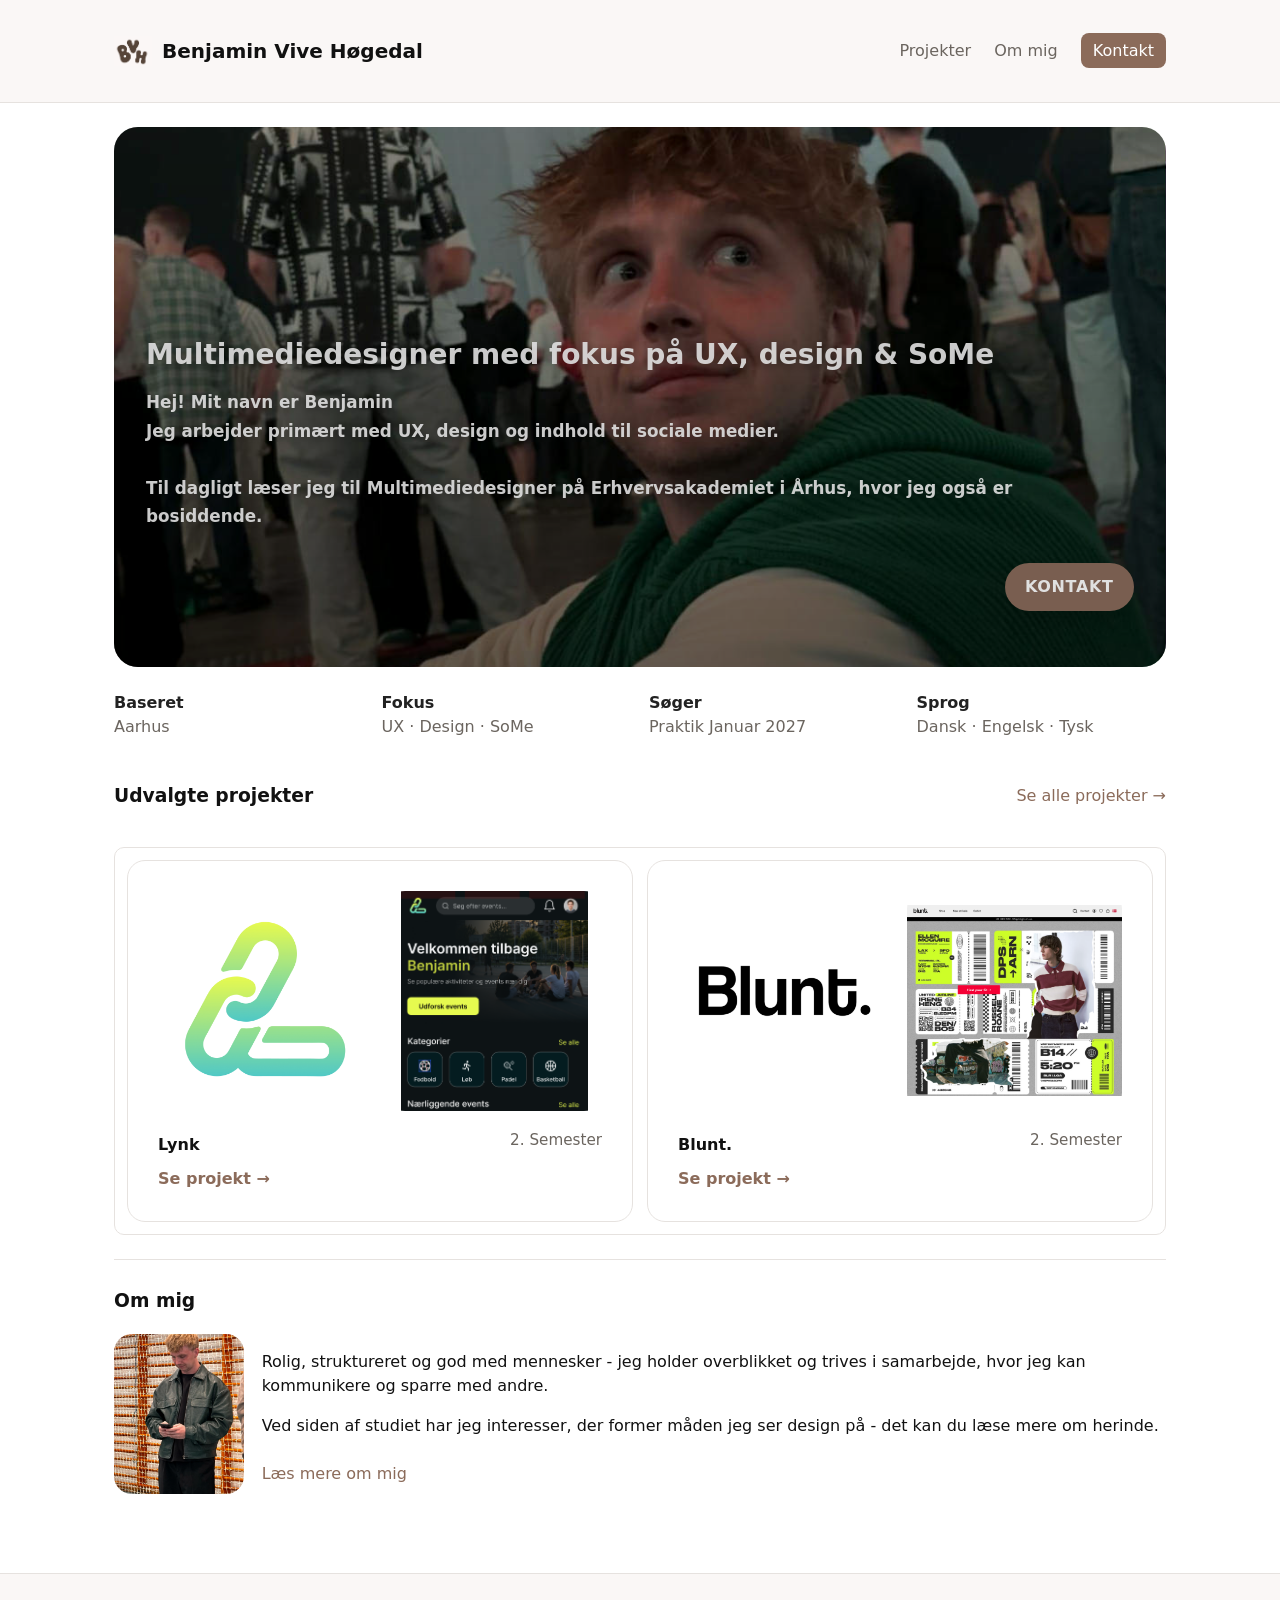
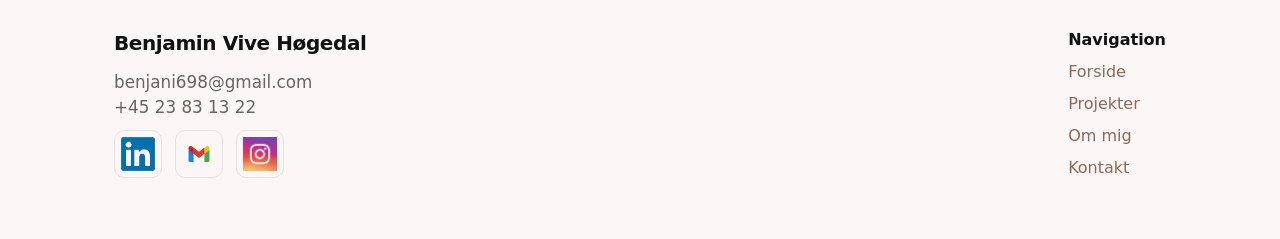
==== index.html @ ed147905 "Force refresh assets with cache-busting" ====
<!doctype html>
<html lang="da">
  <head>
    <meta charset="utf-8" />
    <meta name="viewport" content="width=device-width,initial-scale=1" />
    <title>Benjamin Vive Høgedal — Portfolio</title>
    <link rel="icon" type="image/png" href="Images/bvh.png" />
    <link rel="stylesheet" href="css/styles.css?v=20260813" />
  </head>
  <body>
    <header class="site-header">
      <div class="container header-inner">
        <a href="index.html" class="brand-link" aria-label="Gå til forsiden">
          <img src="Images/bvh.png" alt="BVH logo" class="brand-logo" />
          <h1 class="brand">Benjamin Vive Høgedal</h1>
        </a>
        <nav class="site-nav" aria-label="Hovednavigation">
          <a href="projects.html">Projekter</a>
          <a href="about.html">Om mig</a>
          <a href="#contact" class="btn">Kontakt</a>
        </nav>
      </div>
    </header>

    <main class="container">
      <section class="hero reveal">
        <a href="#about" class="hero-banner">
          <img
            src="Images/15306147-f0ab-44b9-8af4-e4ea9a1067a4.jpeg"
            alt="Benjamin foran baggrund"
            class="hero-image"
          />
          <div class="hero-overlay">
            <h2>Multimediedesigner med fokus på UX, design & SoMe</h2>
            <p class="lead">
              Hej! Mit navn er Benjamin<br />Jeg arbejder primært med UX, design
              og indhold til sociale medier.
              <br />
              <br />
              Til dagligt læser jeg til Multimediedesigner på Erhvervsakademiet
              i Århus, hvor jeg også er bosiddende.
            </p>
            <span class="hero-button">Kontakt</span>
          </div>
        </a>

        <ul class="meta">
          <li><strong>Baseret</strong><span>Aarhus</span></li>
          <li><strong>Fokus</strong><span>UX · Design · SoMe</span></li>
          <li><strong>Søger</strong><span>Praktik Januar 2027</span></li>
          <li><strong>Sprog</strong><span>Dansk · Engelsk · Tysk</span></li>
        </ul>
      </section>

      <section id="projects" class="projects reveal">
        <div class="section-head">
          <h3>Udvalgte projekter</h3>
          <a href="projects.html" class="see-all">Se alle projekter →</a>
        </div>

        <div class="projects-grid">
          <article class="project-card">
            <a class="card-link" href="projects/project1.html">
              <div class="project-media">
                <img
                  src="Images/LynkLogo.png"
                  alt="Lynk logo"
                  class="project-logo"
                />
                <img
                  src="Images/LynkInterface.png"
                  alt="Lynk preview"
                  class="project-preview"
                />
              </div>
              <div class="project-copy">
                <div class="project-headline">
                  <h4>Lynk</h4>
                  <span class="project-meta">2. Semester</span>
                </div>
                <span class="project-link">Se projekt →</span>
              </div>
            </a>
          </article>

          <article class="project-card">
            <a class="card-link" href="projects/project2.html">
              <div class="project-media">
                <img
                  src="Images/BluntLogo.png"
                  alt="Blunt logo"
                  class="project-logo"
                />
                <img
                  src="Images/BluntInterface.png"
                  alt="Blunt preview"
                  class="project-preview"
                />
              </div>
              <div class="project-copy">
                <div class="project-headline">
                  <h4>Blunt.</h4>
                  <span class="project-meta">2. Semester</span>
                </div>
                <span class="project-link">Se projekt →</span>
              </div>
            </a>
          </article>
        </div>
      </section>

      <section id="about" class="about reveal">
        <h3>Om mig</h3>
        <div class="about-inner">
          <img
            src="Images/Img_4959-kopi.png"
            alt="Benjamin med telefon"
            class="about-img"
          />
          <div>
            <p>
              Rolig, struktureret og god med mennesker - jeg holder overblikket
              og trives i samarbejde, hvor jeg kan kommunikere og sparre med
              andre.
            </p>
            <p>
              Ved siden af studiet har jeg interesser, der former måden jeg ser
              design på - det kan du læse mere om herinde.
            </p>
            <a href="about.html" class="link-more">Læs mere om mig</a>
          </div>
        </div>
      </section>
    </main>

    <footer id="contact" class="site-footer">
      <div class="container footer-inner">
        <div class="contact-card">
          <h4>Benjamin Vive Høgedal</h4>
          <p class="muted">benjani698@gmail.com<br />+45 23 83 13 22</p>
          <div class="socials">
            <a
              href="https://www.linkedin.com/in/benjamin-h%C3%B8gedal-1390563bb/"
              aria-label="LinkedIn"
              target="_blank"
              rel="noopener noreferrer"
              ><img
                src="Images/LinkedIn_logo_initials.png.webp"
                alt="LinkedIn"
                width="28"
            /></a>
            <a
              href="mailto:benjani698@gmail.com"
              aria-label="Gmail"
              target="_blank"
              rel="noopener noreferrer"
              ><img src="Images/GmailLogo.png" alt="Gmail" width="28"
            /></a>
            <a
              href="https://www.instagram.com/benjaminhogedal/"
              aria-label="Instagram"
              target="_blank"
              rel="noopener noreferrer"
              ><img src="Images/InstaLogo.jpeg" alt="Instagram" width="28"
            /></a>
          </div>
        </div>

        <nav class="footer-nav" aria-label="Footer navigation">
          <strong>Navigation</strong>
          <a href="index.html">Forside</a>
          <a href="projects.html">Projekter</a>
          <a href="about.html">Om mig</a>
          <a href="index.html#contact">Kontakt</a>
        </nav>
      </div>
    </footer>

    <script src="js/main.js?v=20260813"></script>
  </body>
</html>
---- css/styles.css ----
:root {
  --bg: #ffffff;
  --muted: #6b655f;
  --accent: #8b6b5a;
  --border: #e6e2df;
  --maxw: 1100px;
  --radius: 10px;
  --shadow: 0 1px 0 rgba(0, 0, 0, 0.03);
  font-family:
    Inter,
    system-ui,
    -apple-system,
    "Segoe UI",
    Roboto,
    "Helvetica Neue",
    Arial;
}
* {
  box-sizing: border-box;
}
body {
  margin: 0;
  background: var(--bg);
  color: #111;
  line-height: 1.5;
}

.reveal {
  --reveal-x: 0px;
  --reveal-y: 30px;
  opacity: 0;
  transform: translate3d(var(--reveal-x), var(--reveal-y), 0);
  filter: blur(0);
  transition:
    opacity 0.7s ease,
    transform 0.9s cubic-bezier(0.22, 1, 0.36, 1),
    filter 0.7s ease;
  will-change: opacity, transform, filter;
}

.reveal-left {
  --reveal-x: -48px;
  --reveal-y: 0px;
}

.reveal-right {
  --reveal-x: 48px;
  --reveal-y: 0px;
}

.reveal.is-visible {
  opacity: 1;
  transform: translate3d(0, 0, 0);
  filter: blur(0);
}

.container {
  max-width: var(--maxw);
  margin: 0 auto;
  padding: 24px;
}

.site-header {
  border-bottom: 1px solid var(--border);
  background: #faf7f6;
}
.header-inner {
  display: flex;
  align-items: center;
  justify-content: space-between;
}
.brand-link {
  display: inline-flex;
  align-items: center;
  gap: 10px;
  color: inherit;
  text-decoration: none;
}
.brand-logo {
  width: 38px;
  height: 38px;
  object-fit: contain;
  display: block;
}
.brand {
  font-size: 20px;
  margin: 0;
  padding: 12px 0;
}
.site-nav a {
  margin-left: 18px;
  color: var(--muted);
  text-decoration: none;
}
.site-nav .btn {
  background: var(--accent);
  color: #fff;
  padding: 8px 12px;
  border-radius: 8px;
}

.hero {
  display: grid;
  gap: 0;
  align-items: stretch;
  padding: 0;
}
.hero-banner {
  position: relative;
  width: 100%;
  overflow: hidden;
  border-radius: 24px;
}
.hero-image {
  width: 100%;
  height: 540px;
  object-fit: cover;
  display: block;
  filter: brightness(1.08) saturate(1.02);
  transition:
    filter 320ms ease,
    transform 320ms ease;
}
.hero-overlay {
  position: absolute;
  inset: 0;
  display: flex;
  flex-direction: column;
  justify-content: flex-end;
  padding: 36px 32px 56px;
  background: linear-gradient(
    180deg,
    rgba(0, 0, 0, 0.42) 0%,
    rgba(0, 0, 0, 0.62) 100%
  );
  opacity: 1;
  transform: translateY(0);
  transition:
    filter 260ms ease,
    background 260ms ease,
    opacity 260ms ease;
  filter: brightness(0.88) saturate(0.95);
}
.hero-banner:hover .hero-overlay,
.hero-banner:focus-within .hero-overlay {
  filter: brightness(1.18) saturate(1.06);
  background: linear-gradient(
    180deg,
    rgba(0, 0, 0, 0.1) 0%,
    rgba(0, 0, 0, 0.34) 100%
  );
}
.hero-banner:hover .hero-image,
.hero-banner:focus-within .hero-image {
  filter: brightness(1.24) saturate(1.08);
  transform: scale(1.01);
}
.hero-overlay h2,
.hero-overlay .lead,
.hero-button {
  color: #fff;
}
.hero-overlay h2,
.hero-overlay .lead {
  color: rgba(255, 255, 255, 0.9);
  text-shadow: 0 2px 10px rgba(0, 0, 0, 0.28);
  transition:
    color 260ms ease,
    text-shadow 260ms ease;
}
.hero-banner:hover .hero-overlay h2,
.hero-banner:hover .hero-overlay .lead,
.hero-banner:focus-within .hero-overlay h2,
.hero-banner:focus-within .hero-overlay .lead {
  color: #fff;
  text-shadow: 0 8px 20px rgba(0, 0, 0, 0.34);
}
.hero-button {
  display: inline-flex;
  align-items: center;
  justify-content: center;
  padding: 12px 20px;
  border-radius: 999px;
  background: #8b6b5a;
  color: #fff;
  font-weight: 600;
  text-transform: uppercase;
  letter-spacing: 0.04em;
  width: fit-content;
  margin-top: 18px;
  cursor: pointer;
  transition:
    transform 180ms ease,
    box-shadow 180ms ease,
    background 180ms ease;
  box-shadow: 0 8px 24px rgba(0, 0, 0, 0.14);
  will-change: transform, box-shadow;
  align-self: flex-end;
}
.hero-button:hover,
.hero-button:focus-visible {
  transform: translateY(-5px) scale(1.13);
  box-shadow: 0 22px 48px rgba(0, 0, 0, 0.28);
  background: #a07a69;
}
.hero-banner:hover .hero-button {
  animation: hero-button-hop 520ms cubic-bezier(0.2, 0.8, 0.2, 1);
}
.hero-button:active {
  transform: translateY(1px) scale(0.96);
  box-shadow: 0 6px 18px rgba(0, 0, 0, 0.12);
}
.hero h2 {
  margin: 0 0 12px;
  margin: 0 0 12px;
  font-size: 28px;
  font-weight: 700;
}

@keyframes hero-button-hop {
  0% {
    transform: translateY(0) scale(1);
  }
  22% {
    transform: translateY(-18px) scale(1.18);
  }
  42% {
    transform: translateY(-8px) scale(1.12);
  }
  63% {
    transform: translateY(-14px) scale(1.16);
  }
  82% {
    transform: translateY(-3px) scale(1.08);
  }
  100% {
    transform: translateY(0) scale(1.04);
  }
}
.lead {
  color: var(--muted);
  margin: 0 0 14px;
  font-weight: 700;
  font-size: 1.05rem;
  line-height: 1.7;
}
.profile-img {
  width: 100%;
  max-width: 300px; /* lidt bredere */
  height: 300px; /* kortere i højden */
  border-radius: 14px;
  object-fit: cover;
  display: block;
}

.hero-right {
  display: none;
}

.hero-left {
  display: none;
}

.hero {
  margin-bottom: 24px;
}

@media (max-width: 1000px) {
  .hero {
    grid-template-columns: 1fr 180px;
  }
  .meta {
    flex-wrap: wrap;
  }
}
.meta {
  list-style: none;
  padding: 0;
  margin: 24px 0 0;
  display: grid;
  grid-template-columns: repeat(4, 1fr);
  gap: 18px;
  align-items: start;
}
.meta li {
  display: flex;
  flex-direction: column;
  color: var(--muted);
  flex: 1;
  min-width: 70px; /* gør dem smallere så de når længere til højre */
}
.meta strong {
  font-weight: 600;
  color: #222;
}

.section-head {
  display: flex;
  justify-content: space-between;
  align-items: center;
  margin: 18px 0;
}
.projects-grid {
  display: grid;
  grid-template-columns: repeat(2, 1fr);
  gap: 14px;
  border: 1px solid var(--border);
  padding: 12px;
  border-radius: 10px;
}
.project-card {
  background: #fff;
  border-radius: 8px;
  padding: 12px;
  border: 1px solid var(--border);
  display: flex;
  flex-direction: column;
  align-items: flex-start;
}
.project-card {
  background: #fff;
  border-radius: 18px;
  border: 1px solid var(--border);
  overflow: hidden;
}
.project-card .card-link {
  display: grid;
  grid-template-rows: auto auto;
  gap: 14px;
  width: 100%;
  color: inherit;
  text-decoration: none;
}

/* Project detail two-column layout: sticky left, scrolling right */
.project-page {
  display: grid;
  grid-template-columns: minmax(240px, 360px) 1fr;
  gap: 28px;
  align-items: start;
  padding: 36px 24px;
}
.project-left {
  align-self: start;
  position: -webkit-sticky;
  position: sticky;
  top: 24px;
}
.project-left h2 {
  margin: 8px 0 18px;
}
.project-link-label,
.project-left h3,
.project-left .project-intro,
.project-left .project-problem,
.project-left .project-solution {
  font-size: 1rem;
  font-weight: 700;
  margin: 18px 0 8px;
  color: #222;
}
.project-left .project-link {
  display: inline-block;
  margin-bottom: 12px;
  color: var(--accent);
  text-decoration: none;
  font-size: 1rem;
  line-height: 1.6;
  font-weight: 700;
}
.project-left .project-link:hover,
.project-left .project-link:focus-visible {
  text-decoration: underline;
}
.project-left .muted {
  color: var(--muted);
  line-height: 1.6;
  font-size: 1rem;
  font-weight: 400;
}
.project-right {
  display: flex;
  flex-direction: column;
  gap: 20px;
}
.project-image {
  width: 100%;
  height: auto;
  border-radius: 10px;
  display: block;
}
.image-panel {
  background: #f6f6f6;
  padding: 28px;
  border-radius: 14px;
}

@media (max-width: 880px) {
  .project-page {
    grid-template-columns: 1fr;
    padding: 20px;
  }
  .project-left {
    position: static;
    top: auto;
    margin-bottom: 16px;
  }
}
.project-media {
  display: grid;
  grid-template-columns: repeat(2, minmax(0, 1fr));
  gap: 14px;
  padding: 18px 18px 0;
  align-items: stretch;
}
.project-logo,
.project-preview {
  width: 100%;
  height: 220px;
  object-fit: contain;
  border-radius: 18px;
  background: #fff;
}
.project-logo {
  padding: 0;
}
.project-copy {
  display: grid;
  gap: 10px;
  width: 100%;
  padding: 0 18px 18px;
}
.project-headline {
  display: flex;
  justify-content: space-between;
  align-items: center;
  gap: 18px;
  width: 100%;
}
.project-headline h4 {
  margin: 0;
  font-size: 1.05rem;
}
.project-meta {
  color: var(--muted);
  font-size: 0.95rem;
  white-space: nowrap;
  margin-left: auto;
  text-align: right;
}
.project-link {
  color: var(--accent);
  font-weight: 600;
  justify-self: start;
}
.project-card .project-excerpt {
  margin: 0;
  color: var(--muted);
  line-height: 1.6;
}
.project-card img:not(.project-logo):not(.project-preview) {
  width: 100%;
  height: 160px;
  object-fit: cover;
  border-radius: 6px;
  background: #fafafa;
}
.project-card h4 {
  margin: 10px 0 6px;
}
.project-excerpt {
  margin: 0;
  color: var(--muted);
  font-size: 15px;
}
.project-card h4 {
  margin: 8px 0 0;
  font-size: 16px;
}

.about {
  margin: 24px 0;
  padding-top: 8px;
  border-top: 1px solid var(--border);
}
.about-inner {
  display: flex;
  gap: 18px;
  align-items: flex-start;
}
.about-img {
  width: 160px;
  height: 160px;
  border-radius: 18px;
  object-fit: cover;
  object-position: 50% 14%;
}
.link-more {
  display: inline-block;
  margin-top: 8px;
  color: var(--accent);
  text-decoration: none;
}

.about-page-main {
  max-width: none;
  margin: 0;
  padding: 0;
}
.about-showcase-page {
  width: 100vw;
  margin-left: calc(50% - 50vw);
  margin-right: calc(50% - 50vw);
  background: #ffffff;
  padding: 32px 0 40px;
}
.about-showcase-shell {
  max-width: var(--maxw);
  margin: 0 auto;
  padding: 0 24px;
}
.about-hero-header {
  margin-bottom: 28px;
  padding-bottom: 18px;
  border-bottom: 1px solid var(--border);
}
.about-showcase-title {
  margin: 0;
  color: var(--accent);
  font-size: clamp(2.4rem, 5vw, 4rem);
  line-height: 0.95;
  letter-spacing: -0.05em;
  text-transform: none;
}
.about-intro {
  margin: 12px 0 0;
  color: #1f1f1f;
  font-size: clamp(1rem, 1.6vw, 1.3rem);
  line-height: 1.5;
  max-width: 700px;
}
.about-showcase-gallery {
  display: grid;
  grid-template-columns: repeat(2, minmax(0, 1fr));
  gap: 28px;
}
.single-image-gallery {
  grid-template-columns: 1fr;
  max-width: 420px;
  margin: 0;
  justify-items: start;
}
.about-showcase-image {
  width: 100%;
  aspect-ratio: 4 / 3;
  object-fit: cover;
  object-position: 50% 50%;
  display: block;
  border-radius: 28px;
  border: 1px solid rgba(139, 107, 90, 0.25);
  box-shadow: 0 18px 40px rgba(0, 0, 0, 0.08);
}
.about-showcase-image-primary {
  object-position: 50% 8%;
  height: 620px;
  aspect-ratio: auto;
}
.about-intro-layout {
  display: grid;
  grid-template-columns: minmax(260px, 420px) minmax(0, 1fr);
  gap: 72px;
  align-items: start;
  margin-top: 26px;
}
.about-focus-panel {
  padding-top: 8px;
  margin-left: 12px;
}
.about-focus-title {
  margin: 0 0 16px;
  color: var(--accent);
  font-size: clamp(1.8rem, 3vw, 2.4rem);
  line-height: 1.1;
  letter-spacing: -0.03em;
}
.about-focus-panel p {
  margin: 0 0 16px;
  color: #1f1f1f;
  line-height: 1.8;
  font-size: 1rem;
}
.about-story {
  margin-top: 28px;
  width: 100%;
  max-width: none;
  padding-top: 26px;
  border-top: 1px solid var(--accent);
}
.about-story-layout {
  display: grid;
  grid-template-columns: minmax(0, 1.15fr) minmax(320px, 520px);
  gap: 34px;
  align-items: start;
  margin-bottom: 26px;
  padding-bottom: 18px;
}
.about-story-copy {
  min-width: 0;
}
.about-story-title {
  margin: 0 0 10px;
  color: var(--accent);
  font-size: clamp(1.4rem, 2.2vw, 2rem);
  line-height: 1.2;
}
.about-story-gallery {
  display: grid;
  grid-template-columns: repeat(4, minmax(0, 1fr));
  grid-auto-rows: 112px;
  gap: 12px;
  align-items: start;
}
.story-gallery-photo {
  width: 100%;
  height: 100%;
  object-fit: cover;
  border-radius: 16px;
  display: block;
  border: 1px solid rgba(139, 107, 90, 0.2);
  box-shadow: 0 12px 24px rgba(0, 0, 0, 0.06);
}
.story-gallery-photo:nth-child(1) {
  grid-column: 1 / 3;
  grid-row: 1 / 3;
}
.story-gallery-photo:nth-child(2) {
  grid-column: 3 / 5;
  grid-row: 1 / 3;
}
.story-gallery-photo:nth-child(3) {
  grid-column: 1 / 3;
  grid-row: 3 / 5;
}
.story-gallery-photo:nth-child(4) {
  grid-column: 3 / 5;
  grid-row: 3 / 5;
}
.about-subtitle {
  margin: 18px 0 8px;
  color: var(--accent);
  font-size: clamp(1.4rem, 2.2vw, 2rem);
  line-height: 1.2;
}
.about-story p {
  margin: 0 0 12px;
  color: #1f1f1f;
  line-height: 1.75;
}
.about-workflow-section {
  display: grid;
  grid-template-columns: minmax(260px, 420px) minmax(0, 1fr);
  gap: 32px;
  align-items: center;
  margin-top: 28px;
  padding-top: 8px;
  border-top: 1px solid var(--accent);
}
.about-workflow-image-wrap {
  width: 100%;
}
.about-workflow-image {
  width: 100%;
  height: 420px;
  object-fit: cover;
  display: block;
  border-radius: 24px;
  border: 1px solid rgba(139, 107, 90, 0.2);
  box-shadow: 0 12px 24px rgba(0, 0, 0, 0.05);
}
.about-workflow-copy {
  display: flex;
  flex-direction: column;
  justify-content: center;
  gap: 12px;
}
.about-workflow-title {
  margin: 0 0 10px;
  color: var(--accent);
  font-size: clamp(1.4rem, 2.2vw, 2rem);
  line-height: 1.2;
}
.about-workflow-copy p {
  margin: 0;
  color: #1f1f1f;
  line-height: 1.8;
}
.about-timeline-wrap {
  position: relative;
  margin-top: 22px;
  padding-top: 42px;
  border-top: 1px solid var(--accent);
}
.about-timeline {
  display: block;
  width: 100%;
  max-width: 100%;
  height: auto;
  margin-top: 0;
  border-radius: 10px;
  object-fit: cover;
  object-position: center;
}
.timeline-year {
  position: absolute;
  top: 0;
  transform: translateX(-50%);
  color: var(--accent);
  font-weight: 800;
  font-size: clamp(0.95rem, 2vw, 2.1rem);
  letter-spacing: 0.01em;
  background: transparent;
  padding: 0;
  border-radius: 0;
  line-height: 1.1;
  white-space: nowrap;
}
.timeline-year-1 {
  left: 0;
  transform: translateX(0);
}
.timeline-year-2 {
  left: 50.1%;
}
.timeline-year-3 {
  left: 94%;
}
.timeline-role-card {
  margin-top: 14px;
  margin-left: 0;
  width: 100%;
  background: #ffffff;
  color: var(--accent);
  border-radius: 0;
  padding: 0;
}
.timeline-role-card h5 {
  margin: 0;
  font-size: clamp(1.08rem, 1.58vw, 1.52rem);
  letter-spacing: 0.03em;
  font-weight: 700;
  line-height: 1.2;
  color: var(--accent);
  position: relative;
  min-height: 7.2em;
  white-space: nowrap;
}
.timeline-role-main {
  display: inline-block;
}
.timeline-role-alt {
  position: absolute;
  left: 43.9%;
  top: 0;
  transform: none;
  margin-left: 0;
}
.timeline-role-third {
  position: absolute;
  left: 85.6%;
  top: 0;
  transform: none;
  margin-left: 0;
}
.timeline-role-sub-main,
.timeline-role-sub-alt,
.timeline-role-sub-third {
  position: absolute;
  top: 1.55em;
  font-size: 0.68em;
  font-weight: 500;
  letter-spacing: 0.01em;
  color: var(--accent);
}
.timeline-role-sub-main {
  left: 0;
}
.timeline-role-sub-alt {
  left: 43.9%;
  transform: none;
}
.timeline-role-sub-third {
  left: 85.6%;
  transform: none;
}
.timeline-role-points-main {
  position: absolute;
  left: 0;
  top: 3.05em;
  display: grid;
  gap: 0.28em;
  font-size: 0.68em;
  font-weight: 500;
  letter-spacing: 0.01em;
  color: var(--accent);
}
.timeline-role-points-alt {
  position: absolute;
  left: 43.9%;
  top: 3.05em;
  display: grid;
  gap: 0.28em;
  font-size: 0.68em;
  font-weight: 500;
  letter-spacing: 0.01em;
  color: var(--accent);
}
.timeline-role-points-third {
  position: absolute;
  left: 85.6%;
  top: 3.05em;
  display: grid;
  gap: 0.28em;
  font-size: 0.68em;
  font-weight: 500;
  letter-spacing: 0.01em;
  color: var(--accent);
}
.timeline-role-points-main span {
  display: block;
}
.timeline-role-points-alt span {
  display: block;
}
.timeline-role-points-third span {
  display: block;
}

/* Gør alle links brune som accent-farven */
a {
  color: var(--accent);
  text-decoration: none;
}
a:hover,
a:focus {
  text-decoration: underline;
}

.site-footer {
  border-top: 1px solid var(--border);
  background: #faf7f6;
  padding: 30px 0;
  margin-top: 32px;
}
.footer-inner {
  display: flex;
  justify-content: space-between;
  align-items: flex-start;
  gap: 28px;
}
.contact-card h4 {
  margin: 0 0 12px;
  font-size: 1.25rem;
  letter-spacing: -0.02em;
}
.muted {
  color: var(--muted);
  margin: 10px 0;
  font-size: 1.05rem;
}
.socials a {
  display: inline-block;
  margin-right: 8px;
  padding: 6px;
  border-radius: 10px;
  border: 1px solid var(--border);
  text-decoration: none;
  color: var(--muted);
  background: transparent;
}
.socials img {
  display: block;
  width: 34px;
  height: 34px;
  object-fit: contain;
  background: transparent;
  mix-blend-mode: multiply;
}

/* Hvis logoerne stadig har hvide bokse, så brug venligst transparente PNG/SVG uden baggrund. */
.footer-nav {
  display: flex;
  flex-direction: column;
  gap: 8px;
}

@media (max-width: 1000px) {
  .hero {
    grid-template-columns: 1fr 180px;
  }
  .meta {
    margin: 24px 0 0;
    flex-wrap: wrap;
  }
  /* On wide screens push the meta block lower so it sits beneath the profile image */
  @media (min-width: 1000px) {
    .meta {
      margin-top: 160px;
    }
  }
}

@media (max-width: 880px) {
  .hero {
    grid-template-columns: 1fr;
  }
  .projects-grid {
    grid-template-columns: 1fr;
  }
  .about-showcase-shell {
    padding: 0 20px;
  }
  .about-showcase-title {
    margin-bottom: 18px;
  }
  .about-showcase-gallery {
    grid-template-columns: 1fr;
    gap: 16px;
  }
  .about-showcase-image {
    aspect-ratio: 4 / 3;
  }
  .about-story {
    margin-top: 20px;
  }
  .about-story-layout {
    grid-template-columns: 1fr;
    gap: 18px;
  }
  .about-story-gallery {
    grid-template-columns: repeat(2, minmax(0, 1fr));
    grid-auto-rows: 148px;
  }
  .story-gallery-photo:nth-child(1),
  .story-gallery-photo:nth-child(2),
  .story-gallery-photo:nth-child(3),
  .story-gallery-photo:nth-child(4) {
    grid-column: auto;
    grid-row: auto;
  }
  .about-timeline-wrap {
    margin-top: 16px;
    padding-top: 34px;
  }
  .timeline-year {
    top: 0;
    font-size: clamp(0.78rem, 3.2vw, 1.2rem);
    padding: 0;
  }
  .timeline-year-1 {
    left: 0;
    transform: translateX(0);
  }
  .timeline-year-2 {
    left: 50.1%;
  }
  .timeline-year-3 {
    left: 94%;
  }
  .timeline-role-card {
    width: 100%;
    margin-top: 12px;
    margin-left: 0;
    padding: 0;
  }
  .timeline-role-card h5 {
    font-size: clamp(0.98rem, 3.7vw, 1.18rem);
    min-height: 7.4em;
    white-space: normal;
  }
  .timeline-role-alt {
    left: 43.9%;
  }
  .timeline-role-third {
    left: 85.6%;
  }
  .timeline-role-sub-main,
  .timeline-role-sub-alt,
  .timeline-role-sub-third {
    top: 1.65em;
    font-size: 0.72em;
  }
  .timeline-role-points-main {
    top: 3.2em;
    font-size: 0.72em;
    gap: 0.32em;
  }
  .timeline-role-points-alt {
    left: 43.9%;
    top: 3.2em;
    font-size: 0.72em;
    gap: 0.32em;
  }
  .timeline-role-points-third {
    left: 85.6%;
    top: 3.2em;
    font-size: 0.72em;
    gap: 0.32em;
  }
  .timeline-role-sub-alt {
    left: 43.9%;
  }
  .timeline-role-sub-third {
    left: 85.6%;
  }
  .footer-inner {
    flex-direction: column;
    gap: 12px;
  }
}
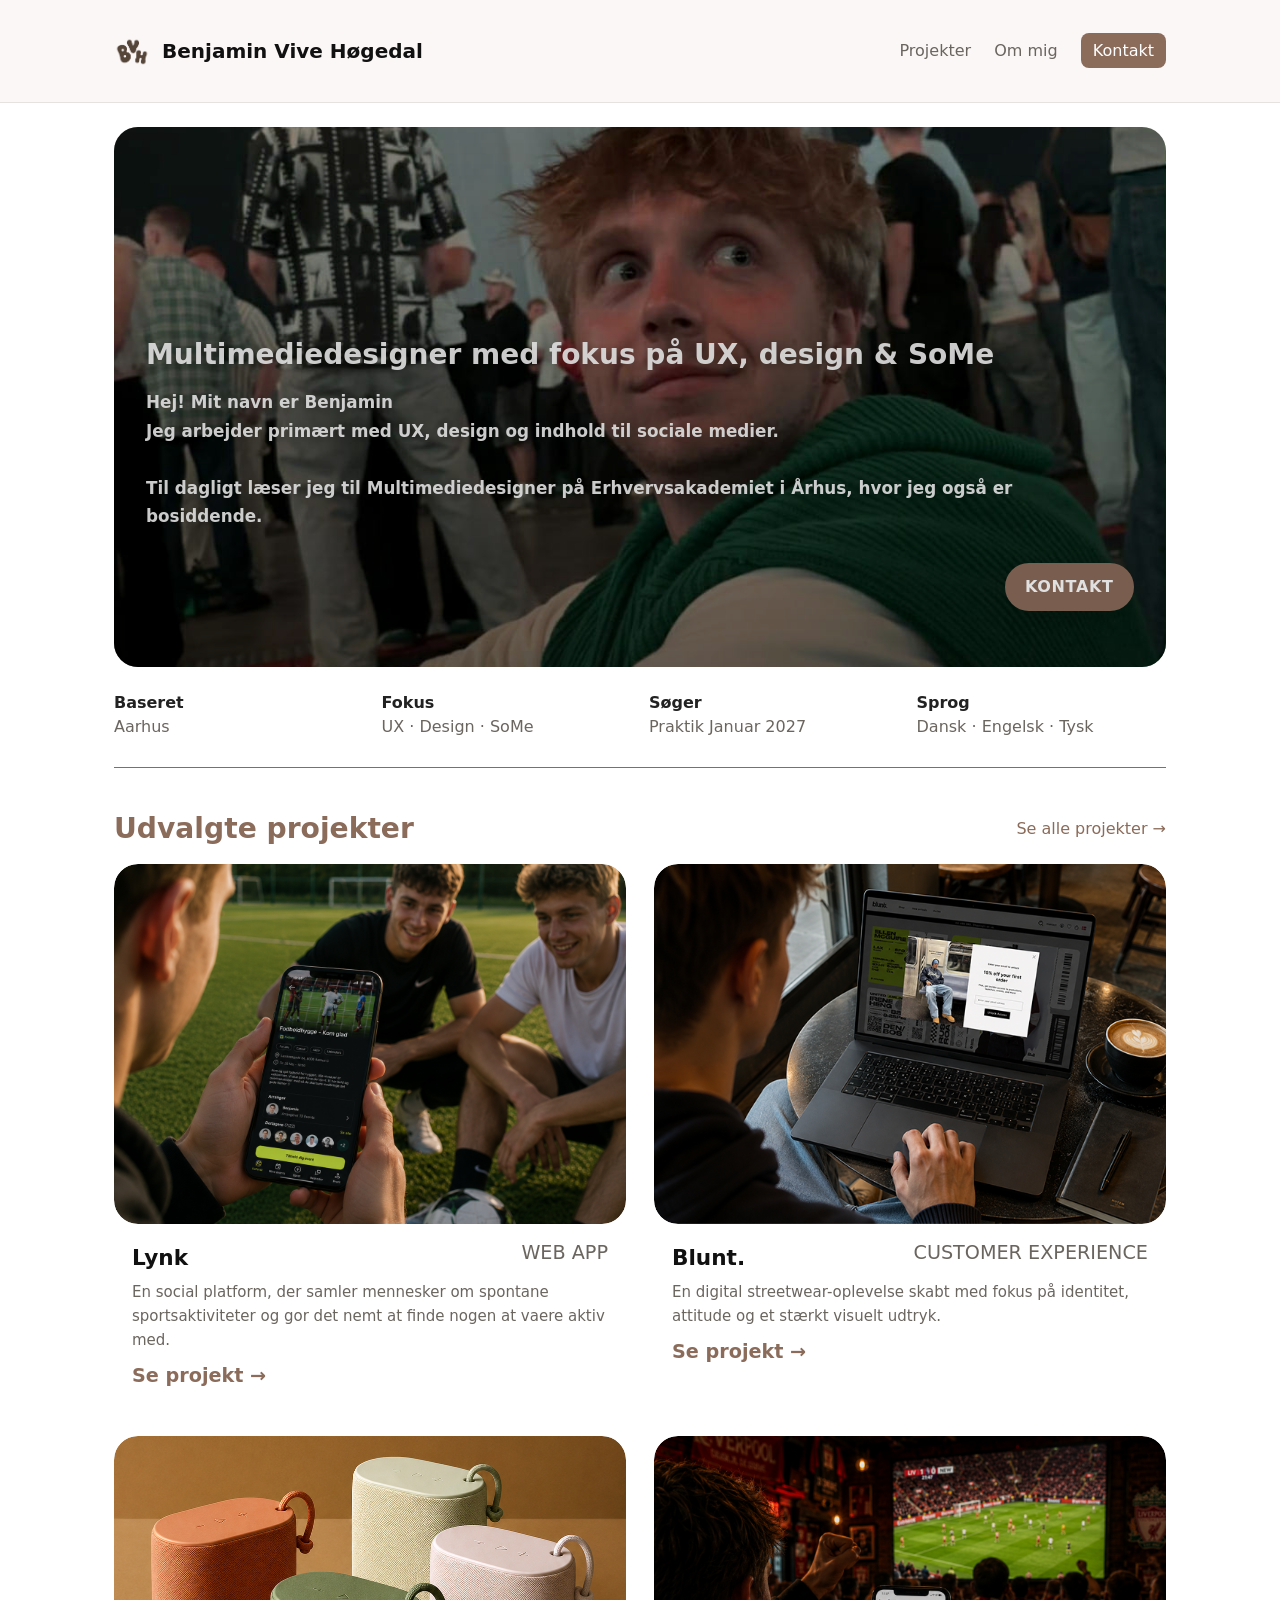
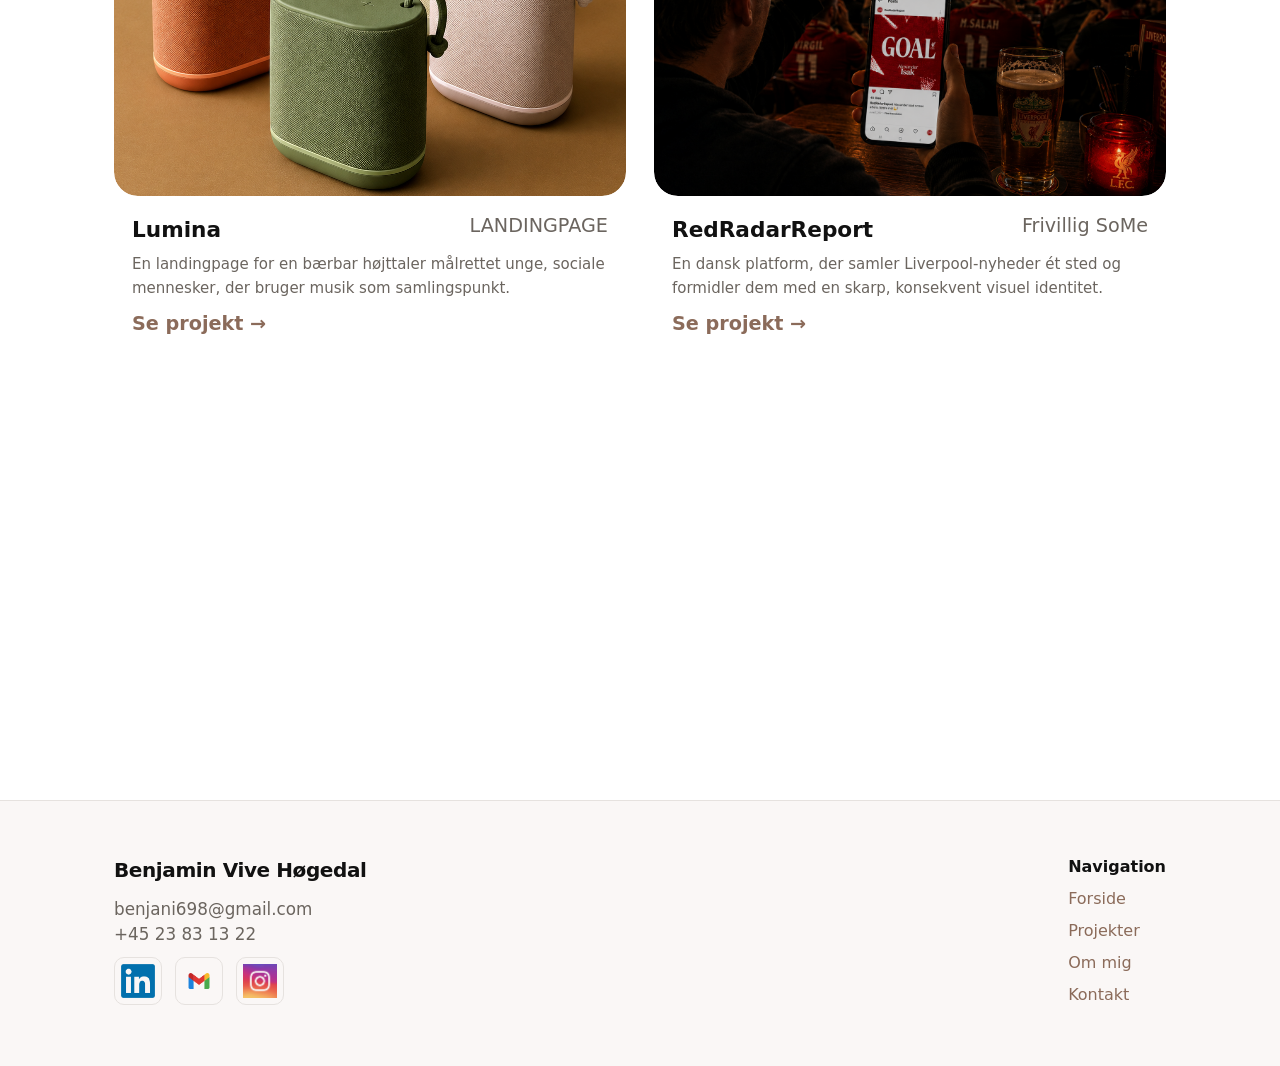
==== commit 47238524: "Finalize portfolio homepage and project updates" ====
--- a/index.html
+++ b/index.html
@@ -61,23 +61,23 @@
         <div class="projects-grid">
           <article class="project-card">
             <a class="card-link" href="projects/project1.html">
-              <div class="project-media">
-                <img
-                  src="Images/LynkLogo.png"
-                  alt="Lynk logo"
-                  class="project-logo"
-                />
-                <img
-                  src="Images/LynkInterface.png"
+              <div class="project-media project-media-single">
+                <img
+                  src="Images/lynk1.png"
                   alt="Lynk preview"
                   class="project-preview"
                 />
               </div>
               <div class="project-copy">
                 <div class="project-headline">
-                  <h4>Lynk</h4>
-                  <span class="project-meta">2. Semester</span>
-                </div>
+                  <h4 class="project-title-featured">Lynk</h4>
+                  <span class="project-meta">WEB APP</span>
+                </div>
+                <p class="project-excerpt">
+                  En social platform, der samler mennesker om spontane
+                  sportsaktiviteter og gor det nemt at finde nogen at vaere
+                  aktiv med.
+                </p>
                 <span class="project-link">Se projekt →</span>
               </div>
             </a>
@@ -85,23 +85,68 @@
 
           <article class="project-card">
             <a class="card-link" href="projects/project2.html">
-              <div class="project-media">
-                <img
-                  src="Images/BluntLogo.png"
-                  alt="Blunt logo"
-                  class="project-logo"
-                />
-                <img
-                  src="Images/BluntInterface.png"
+              <div class="project-media project-media-single">
+                <img
+                  src="Images/blunt1.png"
                   alt="Blunt preview"
                   class="project-preview"
                 />
               </div>
               <div class="project-copy">
                 <div class="project-headline">
-                  <h4>Blunt.</h4>
-                  <span class="project-meta">2. Semester</span>
-                </div>
+                  <h4 class="project-title-featured">Blunt.</h4>
+                  <span class="project-meta">CUSTOMER EXPERIENCE</span>
+                </div>
+                <p class="project-excerpt">
+                  En digital streetwear-oplevelse skabt med fokus på identitet,
+                  attitude og et stærkt visuelt udtryk.
+                </p>
+                <span class="project-link">Se projekt →</span>
+              </div>
+            </a>
+          </article>
+
+          <article class="project-card">
+            <a class="card-link" href="projects/project3.html">
+              <div class="project-media project-media-single">
+                <img
+                  src="Images/lumina1.png"
+                  alt="Lumina preview"
+                  class="project-preview lumina-preview"
+                />
+              </div>
+              <div class="project-copy">
+                <div class="project-headline">
+                  <h4 class="project-title-featured">Lumina</h4>
+                  <span class="project-meta">LANDINGPAGE</span>
+                </div>
+                <p class="project-excerpt">
+                  En landingpage for en bærbar højttaler målrettet unge, sociale
+                  mennesker, der bruger musik som samlingspunkt.
+                </p>
+                <span class="project-link">Se projekt →</span>
+              </div>
+            </a>
+          </article>
+
+          <article class="project-card">
+            <a class="card-link" href="projects/project4.html">
+              <div class="project-media project-media-single">
+                <img
+                  src="Images/red1.png"
+                  alt="RedRadarReport preview"
+                  class="project-preview"
+                />
+              </div>
+              <div class="project-copy">
+                <div class="project-headline">
+                  <h4 class="project-title-featured">RedRadarReport</h4>
+                  <span class="project-meta">Frivillig SoMe</span>
+                </div>
+                <p class="project-excerpt">
+                  En dansk platform, der samler Liverpool-nyheder ét sted og
+                  formidler dem med en skarp, konsekvent visuel identitet.
+                </p>
                 <span class="project-link">Se projekt →</span>
               </div>
             </a>
--- a/css/styles.css
+++ b/css/styles.css
@@ -300,27 +300,39 @@
   align-items: center;
   margin: 18px 0;
 }
+.projects {
+  margin-top: 28px;
+  padding-top: 26px;
+  border-top: 1px solid var(--accent);
+}
+.projects-page-list {
+  margin-top: 0;
+  padding-top: 0;
+  border-top: 0;
+}
+.projects-page-intro {
+  margin: 0 0 20px;
+  color: var(--muted);
+  font-size: 1.05rem;
+  max-width: 720px;
+}
+.section-head h3 {
+  margin: 0;
+  color: var(--accent);
+  font-size: clamp(1.4rem, 2.2vw, 2rem);
+  line-height: 1.2;
+}
 .projects-grid {
   display: grid;
   grid-template-columns: repeat(2, 1fr);
-  gap: 14px;
-  border: 1px solid var(--border);
-  padding: 12px;
-  border-radius: 10px;
+  gap: 28px;
 }
 .project-card {
-  background: #fff;
-  border-radius: 8px;
-  padding: 12px;
-  border: 1px solid var(--border);
   display: flex;
   flex-direction: column;
   align-items: flex-start;
 }
 .project-card {
-  background: #fff;
-  border-radius: 18px;
-  border: 1px solid var(--border);
   overflow: hidden;
 }
 .project-card .card-link {
@@ -412,6 +424,14 @@
   gap: 14px;
   padding: 18px 18px 0;
   align-items: stretch;
+  overflow: hidden;
+  border-radius: 24px;
+}
+.project-media-single {
+  grid-template-columns: 1fr;
+  padding: 0;
+  overflow: hidden;
+  border-radius: 24px;
 }
 .project-logo,
 .project-preview {
@@ -420,6 +440,24 @@
   object-fit: contain;
   border-radius: 18px;
   background: #fff;
+  transition: transform 0.32s ease;
+  will-change: transform;
+}
+.project-card .card-link:hover .project-logo,
+.project-card .card-link:hover .project-preview,
+.project-card .card-link:focus-visible .project-logo,
+.project-card .card-link:focus-visible .project-preview {
+  transform: scale(1.08);
+}
+.project-media-single .project-preview {
+  height: 360px;
+  object-fit: cover;
+  object-position: left center;
+  border-radius: 24px;
+}
+.project-media-single .lumina-preview {
+  object-fit: cover;
+  object-position: center 72%;
 }
 .project-logo {
   padding: 0;
@@ -439,11 +477,16 @@
 }
 .project-headline h4 {
   margin: 0;
-  font-size: 1.05rem;
+  font-size: 1.35rem;
+  line-height: 1.1;
+}
+.project-title-featured {
+  font-size: clamp(3.2rem, 5vw, 4.1rem);
+  line-height: 1;
 }
 .project-meta {
   color: var(--muted);
-  font-size: 0.95rem;
+  font-size: 1.2rem;
   white-space: nowrap;
   margin-left: auto;
   text-align: right;
@@ -451,6 +494,7 @@
 .project-link {
   color: var(--accent);
   font-weight: 600;
+  font-size: 1.2rem;
   justify-self: start;
 }
 .project-card .project-excerpt {
@@ -475,13 +519,18 @@
 }
 .project-card h4 {
   margin: 8px 0 0;
-  font-size: 16px;
 }
 
 .about {
   margin: 24px 0;
   padding-top: 8px;
-  border-top: 1px solid var(--border);
+  border-top: 1px solid var(--accent);
+}
+.about h3 {
+  margin: 0 0 16px;
+  color: var(--accent);
+  font-size: clamp(1.4rem, 2.2vw, 2rem);
+  line-height: 1.2;
 }
 .about-inner {
   display: flex;
@@ -489,8 +538,8 @@
   align-items: flex-start;
 }
 .about-img {
-  width: 160px;
-  height: 160px;
+  width: 280px;
+  height: 280px;
   border-radius: 18px;
   object-fit: cover;
   object-position: 50% 14%;
@@ -522,7 +571,7 @@
 .about-hero-header {
   margin-bottom: 28px;
   padding-bottom: 18px;
-  border-bottom: 1px solid var(--border);
+  border-bottom: 1px solid var(--accent);
 }
 .about-showcase-title {
   margin: 0;
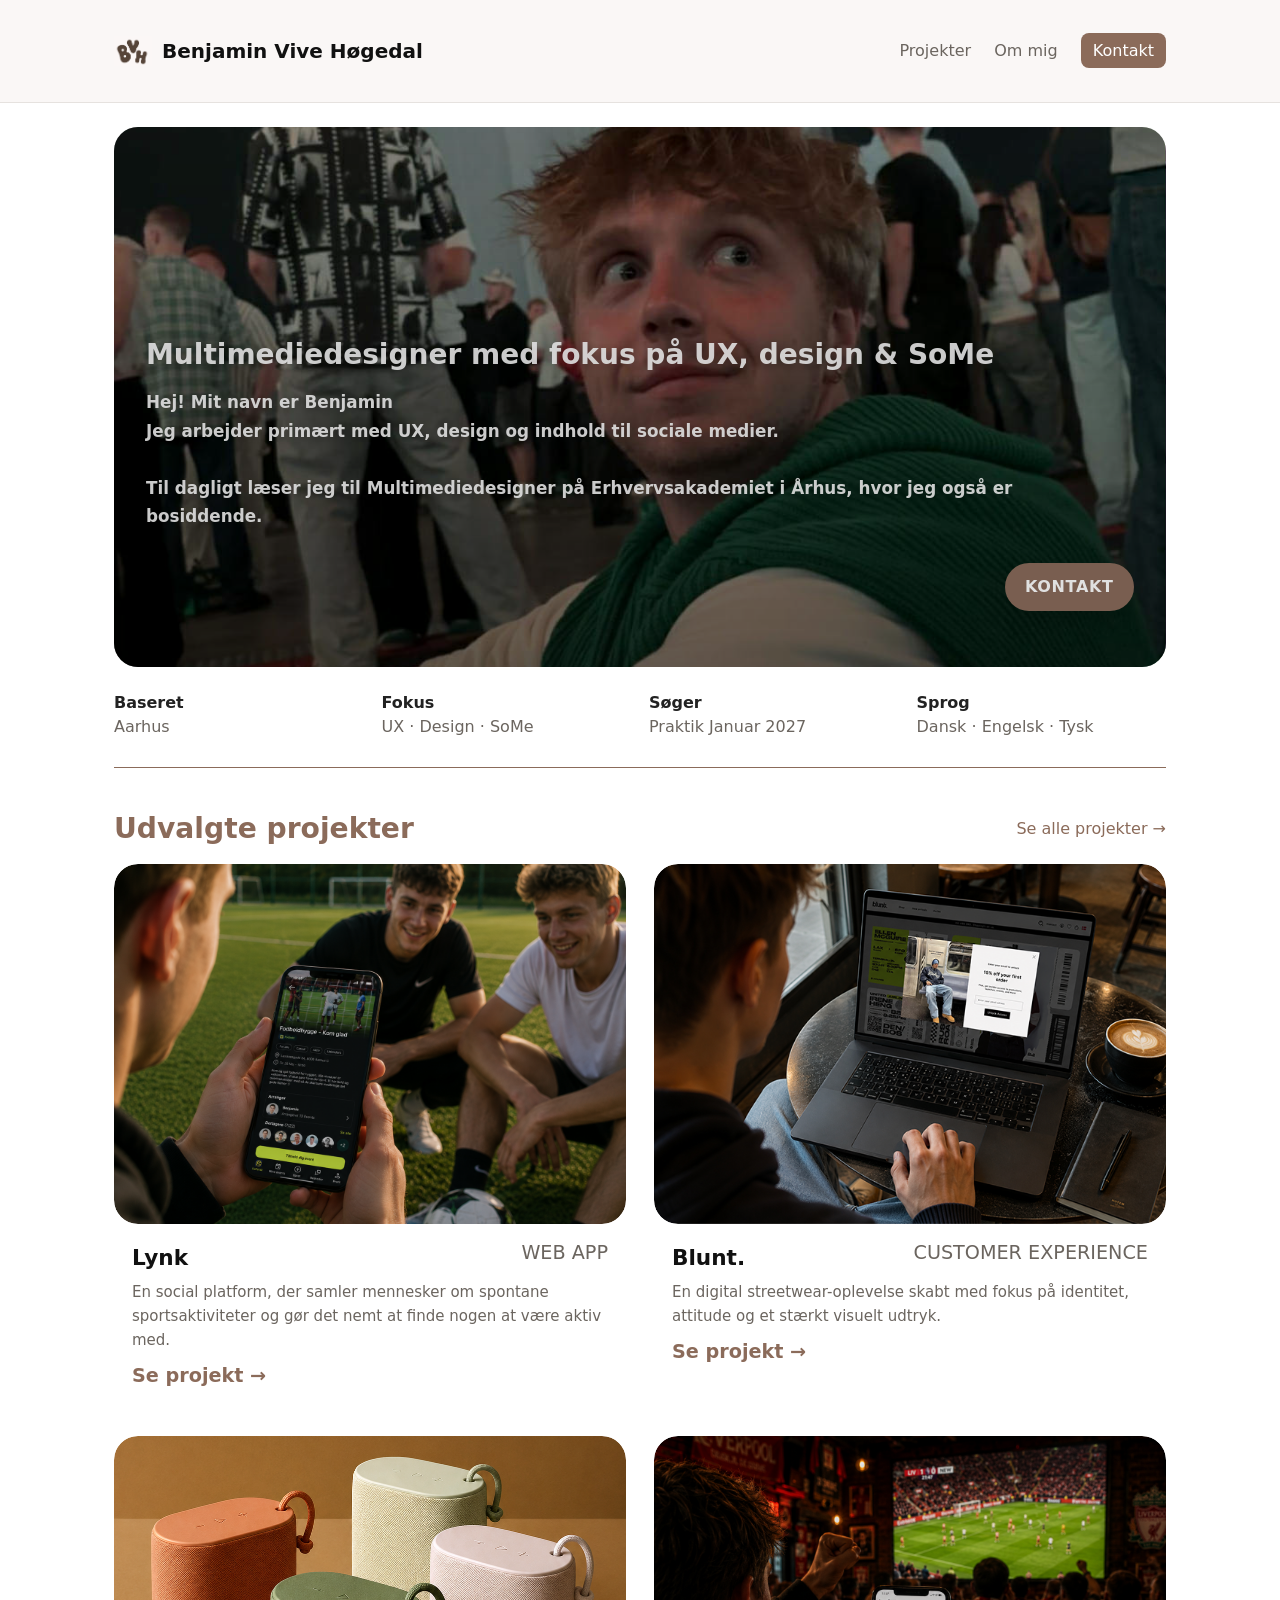
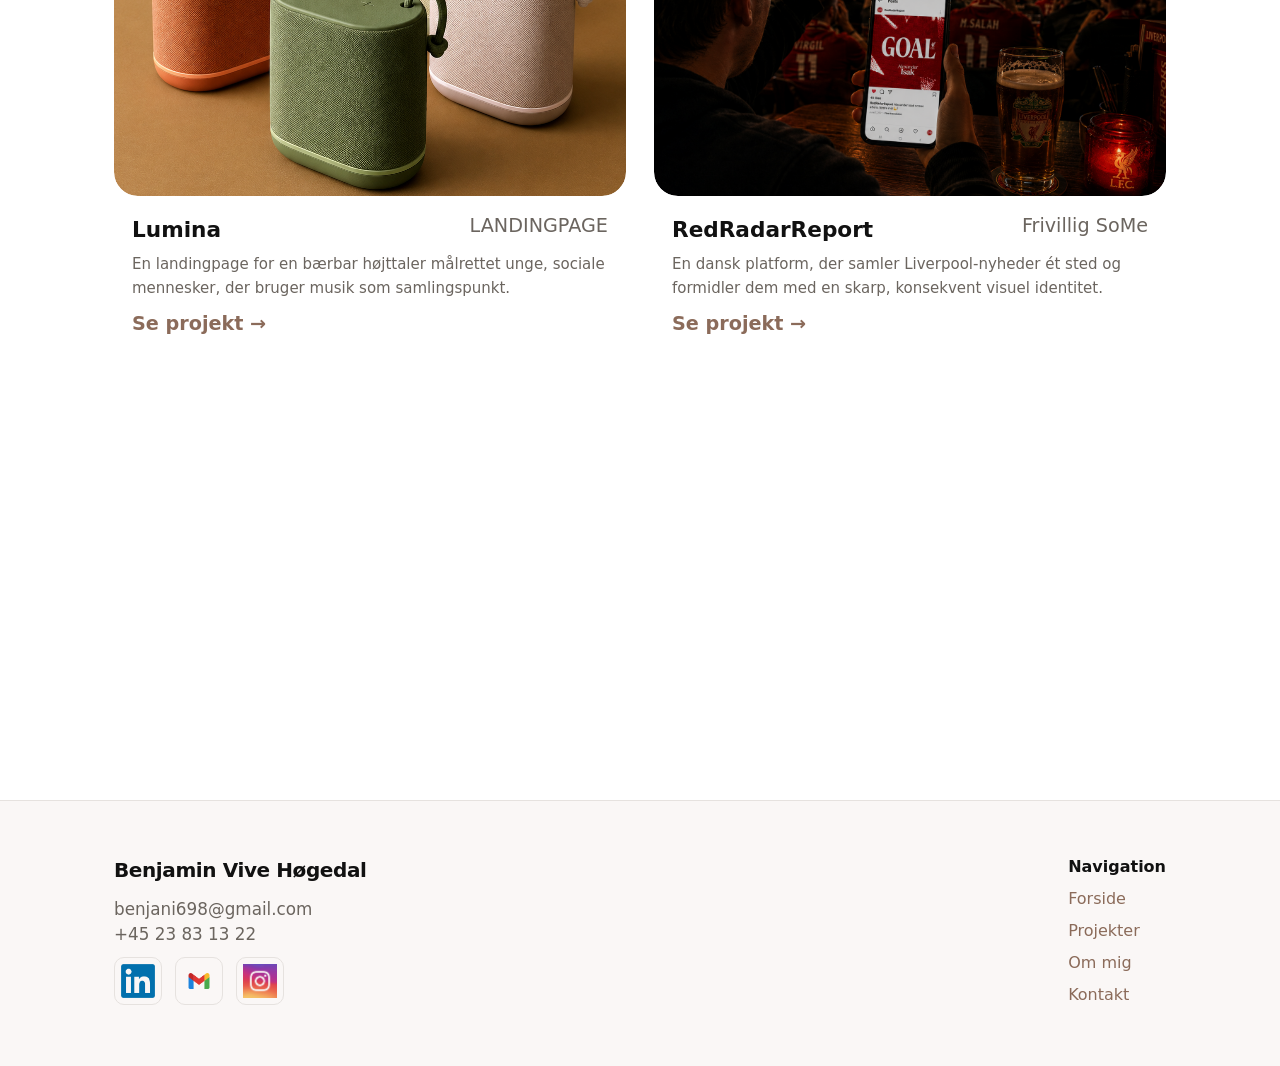
==== commit 70dbf83c: "Finalize portfolio update for GitHub Pages" ====
--- a/index.html
+++ b/index.html
@@ -75,7 +75,7 @@
                 </div>
                 <p class="project-excerpt">
                   En social platform, der samler mennesker om spontane
-                  sportsaktiviteter og gor det nemt at finde nogen at vaere
+                  sportsaktiviteter og gør det nemt at finde nogen at være
                   aktiv med.
                 </p>
                 <span class="project-link">Se projekt →</span>
--- a/css/styles.css
+++ b/css/styles.css
@@ -361,6 +361,368 @@
 .project-left h2 {
   margin: 8px 0 18px;
 }
+.project-page-editorial {
+  display: grid;
+  grid-template-columns: minmax(0, 1.1fr) minmax(320px, 0.9fr);
+  gap: 32px;
+  max-width: 1180px;
+  padding-top: 40px;
+  align-items: start;
+}
+.project-left-editorial {
+  position: static;
+  max-width: 780px;
+}
+.project-left-editorial h2 {
+  font-size: clamp(4rem, 7vw, 7rem);
+  line-height: 0.92;
+  letter-spacing: -0.07em;
+  margin: 0 0 24px;
+}
+.project-left-editorial .project-intro,
+.project-left-editorial .project-problem,
+.project-left-editorial .project-solution {
+  max-width: 640px;
+}
+.project-left-editorial .project-intro {
+  font-size: clamp(1.8rem, 2.8vw, 2.4rem);
+  line-height: 1.2;
+  margin-top: 0;
+  max-width: 500px;
+}
+.project-story {
+  display: grid;
+  grid-template-columns: minmax(260px, 0.9fr) minmax(0, 1.1fr);
+  gap: 32px;
+  align-items: start;
+  padding-top: 120px;
+  padding-bottom: 52px;
+}
+.project-story-visual {
+  display: flex;
+  align-items: flex-start;
+  justify-content: center;
+  padding-top: 15px;
+}
+.project-story-image {
+  width: 100%;
+  max-width: 320px;
+  height: auto;
+  display: block;
+  border-radius: 22px;
+  object-fit: cover;
+  margin-top: 0;
+}
+.project-story-copy {
+  max-width: 620px;
+}
+.project-story-copy h3 {
+  margin: 0 0 24px;
+  font-size: clamp(4rem, 7vw, 7rem);
+  line-height: 0.92;
+  letter-spacing: -0.065em;
+}
+.project-story-copy p {
+  margin: 0 0 18px;
+  color: var(--muted);
+  font-size: 1.05rem;
+  line-height: 1.7;
+}
+.project-story-copy p:last-child {
+  margin-bottom: 0;
+}
+.project-process {
+  padding-top: 80px;
+  padding-bottom: 80px;
+}
+.project-process h3 {
+  margin: 0 0 32px;
+  font-size: clamp(4rem, 7vw, 7rem);
+  line-height: 0.92;
+  letter-spacing: -0.065em;
+  color: #111;
+}
+.project-process-grid {
+  display: grid;
+  grid-template-columns: repeat(2, minmax(0, 1fr));
+  gap: 28px 24px;
+}
+.project-process-item {
+  margin: 0;
+}
+.project-process-item img {
+  display: block;
+  width: 100%;
+  height: 280px;
+  object-fit: cover;
+  border-radius: 18px;
+  background: #f7f7f7;
+}
+.project-process-item .process-number {
+  display: block;
+  margin-top: 10px;
+  margin-bottom: 4px;
+  color: #111;
+  font-size: 0.82rem;
+  font-weight: 800;
+  letter-spacing: 0.12em;
+  text-transform: uppercase;
+}
+.project-process-item figcaption {
+  margin-top: 0;
+  color: var(--muted);
+  font-size: 0.98rem;
+  line-height: 1.5;
+  font-weight: 600;
+}
+.project-product {
+  display: grid;
+  grid-template-columns: minmax(260px, 0.95fr) minmax(0, 1.05fr);
+  gap: 32px;
+  align-items: start;
+  padding-top: 90px;
+  padding-bottom: 80px;
+}
+.project-product-visual {
+  display: flex;
+  justify-content: flex-start;
+}
+.project-product-carousel {
+  display: flex;
+  flex-direction: column;
+  align-items: center;
+  gap: 16px;
+  width: min(100%, 440px);
+  margin: 0 auto;
+}
+.project-product-viewport {
+  display: grid;
+  grid-template-columns: 82px minmax(0, 1fr) 82px;
+  align-items: center;
+  gap: 18px;
+  width: 100%;
+}
+.project-product-frame {
+  width: 100%;
+  max-width: 320px;
+  aspect-ratio: 9 / 19;
+  height: auto;
+  padding: 0;
+  border-radius: 0;
+  background: transparent;
+  box-shadow: none;
+  margin: 0 auto;
+}
+.project-product-stack {
+  position: relative;
+  width: 100%;
+  height: 100%;
+  overflow: hidden;
+  border-radius: 0;
+  background: transparent;
+}
+.project-product-stack img {
+  display: block;
+  width: 100%;
+  height: 100%;
+  object-fit: contain;
+  object-position: center;
+  border-radius: 0;
+  filter: none;
+  -webkit-filter: none;
+  backface-visibility: hidden;
+  -webkit-backface-visibility: hidden;
+  image-rendering: auto;
+}
+.project-product-base,
+.project-product-overlay {
+  position: absolute;
+  inset: 0;
+  opacity: 0;
+  transition:
+    transform 0.35s ease,
+    opacity 0.35s ease,
+    z-index 0.35s ease;
+}
+.project-product-base {
+  z-index: 2;
+  transform: translate(0, 0) scale(1);
+}
+.project-product-base.is-visible {
+  opacity: 1;
+}
+.project-product-overlay {
+  z-index: 1;
+  transform: translate(24px, 20px) scale(0.98);
+  opacity: 0;
+}
+.project-product-overlay.is-visible {
+  opacity: 1;
+  z-index: 3;
+  transform: translate(0, 0) scale(1);
+}
+.project-product-overlay--third {
+  transform: translate(24px, 20px) scale(0.98);
+}
+.project-product-overlay--third.is-visible {
+  opacity: 1;
+  z-index: 4;
+  transform: translate(0, 0) scale(1);
+}
+.project-product-arrow {
+  width: 64px;
+  height: 64px;
+  border: 1px solid rgba(17, 17, 17, 0.12);
+  border-radius: 50%;
+  background: rgba(255, 255, 255, 0.9);
+  color: #111;
+  font-size: 2rem;
+  line-height: 1;
+  display: inline-flex;
+  align-items: center;
+  justify-content: center;
+  cursor: pointer;
+  box-shadow: 0 8px 18px rgba(0, 0, 0, 0.06);
+  transition:
+    transform 0.2s ease,
+    border-color 0.2s ease,
+    background 0.2s ease;
+}
+.project-product-arrow:hover,
+.project-product-arrow:focus-visible {
+  transform: translateY(-1px);
+  border-color: rgba(17, 17, 17, 0.3);
+}
+.project-product-dots {
+  display: flex;
+  justify-content: center;
+  gap: 10px;
+}
+.project-product-dot {
+  width: 9px;
+  height: 9px;
+  border: 0;
+  border-radius: 50%;
+  background: rgba(17, 17, 17, 0.2);
+  cursor: pointer;
+  padding: 0;
+  transition:
+    transform 0.2s ease,
+    background 0.2s ease;
+}
+.project-product-dot.is-active {
+  background: #111;
+  transform: scale(1.2);
+}
+.project-product-copy {
+  max-width: 620px;
+  justify-self: end;
+}
+.project-product-copy h3 {
+  margin: 0 0 26px;
+  font-size: clamp(4rem, 7vw, 7rem);
+  line-height: 0.92;
+  letter-spacing: -0.065em;
+  color: #111;
+}
+.project-product-copy h4 {
+  margin: 0 0 20px;
+  font-size: clamp(2.2rem, 3vw, 3rem);
+  line-height: 1.05;
+  letter-spacing: -0.044em;
+  color: #111;
+}
+.project-product-copy p {
+  margin: 0;
+  color: var(--muted);
+  font-size: 1.08rem;
+  line-height: 1.7;
+}
+.project-design-system {
+  padding-top: 84px;
+  padding-bottom: 20px;
+}
+.project-design-system-inner {
+  display: grid;
+  justify-items: center;
+  text-align: center;
+  gap: 18px;
+}
+.project-design-system h3 {
+  margin: 0;
+  font-size: clamp(4rem, 7vw, 7rem);
+  line-height: 0.92;
+  letter-spacing: -0.065em;
+  color: #111;
+}
+.project-design-system p {
+  max-width: 760px;
+  margin: 0;
+  color: var(--muted);
+  font-size: 1.08rem;
+  line-height: 1.7;
+}
+.project-design-system img {
+  display: block;
+  width: 100%;
+  max-width: 780px;
+  height: auto;
+  border-radius: 18px;
+}
+.project-reflection {
+  padding-top: 84px;
+  padding-bottom: 32px;
+}
+.project-reflection-inner {
+  display: grid;
+  grid-template-columns: minmax(0, 1.1fr) minmax(220px, 0.9fr);
+  gap: 36px;
+  align-items: start;
+}
+.project-reflection-copy {
+  max-width: 640px;
+}
+.project-reflection-copy h3 {
+  margin: 0 0 22px;
+  font-size: clamp(4rem, 7vw, 7rem);
+  line-height: 0.92;
+  letter-spacing: -0.065em;
+  color: #111;
+  text-align: left;
+}
+.project-reflection-copy p {
+  margin: 0;
+  color: var(--muted);
+  font-size: 1.08rem;
+  line-height: 1.7;
+}
+.project-reflection-visual {
+  display: flex;
+  justify-content: flex-end;
+  align-items: flex-start;
+}
+.project-reflection-visual img {
+  display: block;
+  width: 100%;
+  max-width: 360px;
+  height: auto;
+  border-radius: 18px;
+}
+.project-visual-editorial {
+  display: flex;
+  justify-content: flex-end;
+  align-items: flex-start;
+  min-height: 100%;
+}
+.project-feature-visual {
+  width: 100%;
+  max-width: 560px;
+  height: auto;
+  display: block;
+  border-radius: 28px;
+  object-fit: cover;
+  object-position: center 72%;
+}
 .project-link-label,
 .project-left h3,
 .project-left .project-intro,
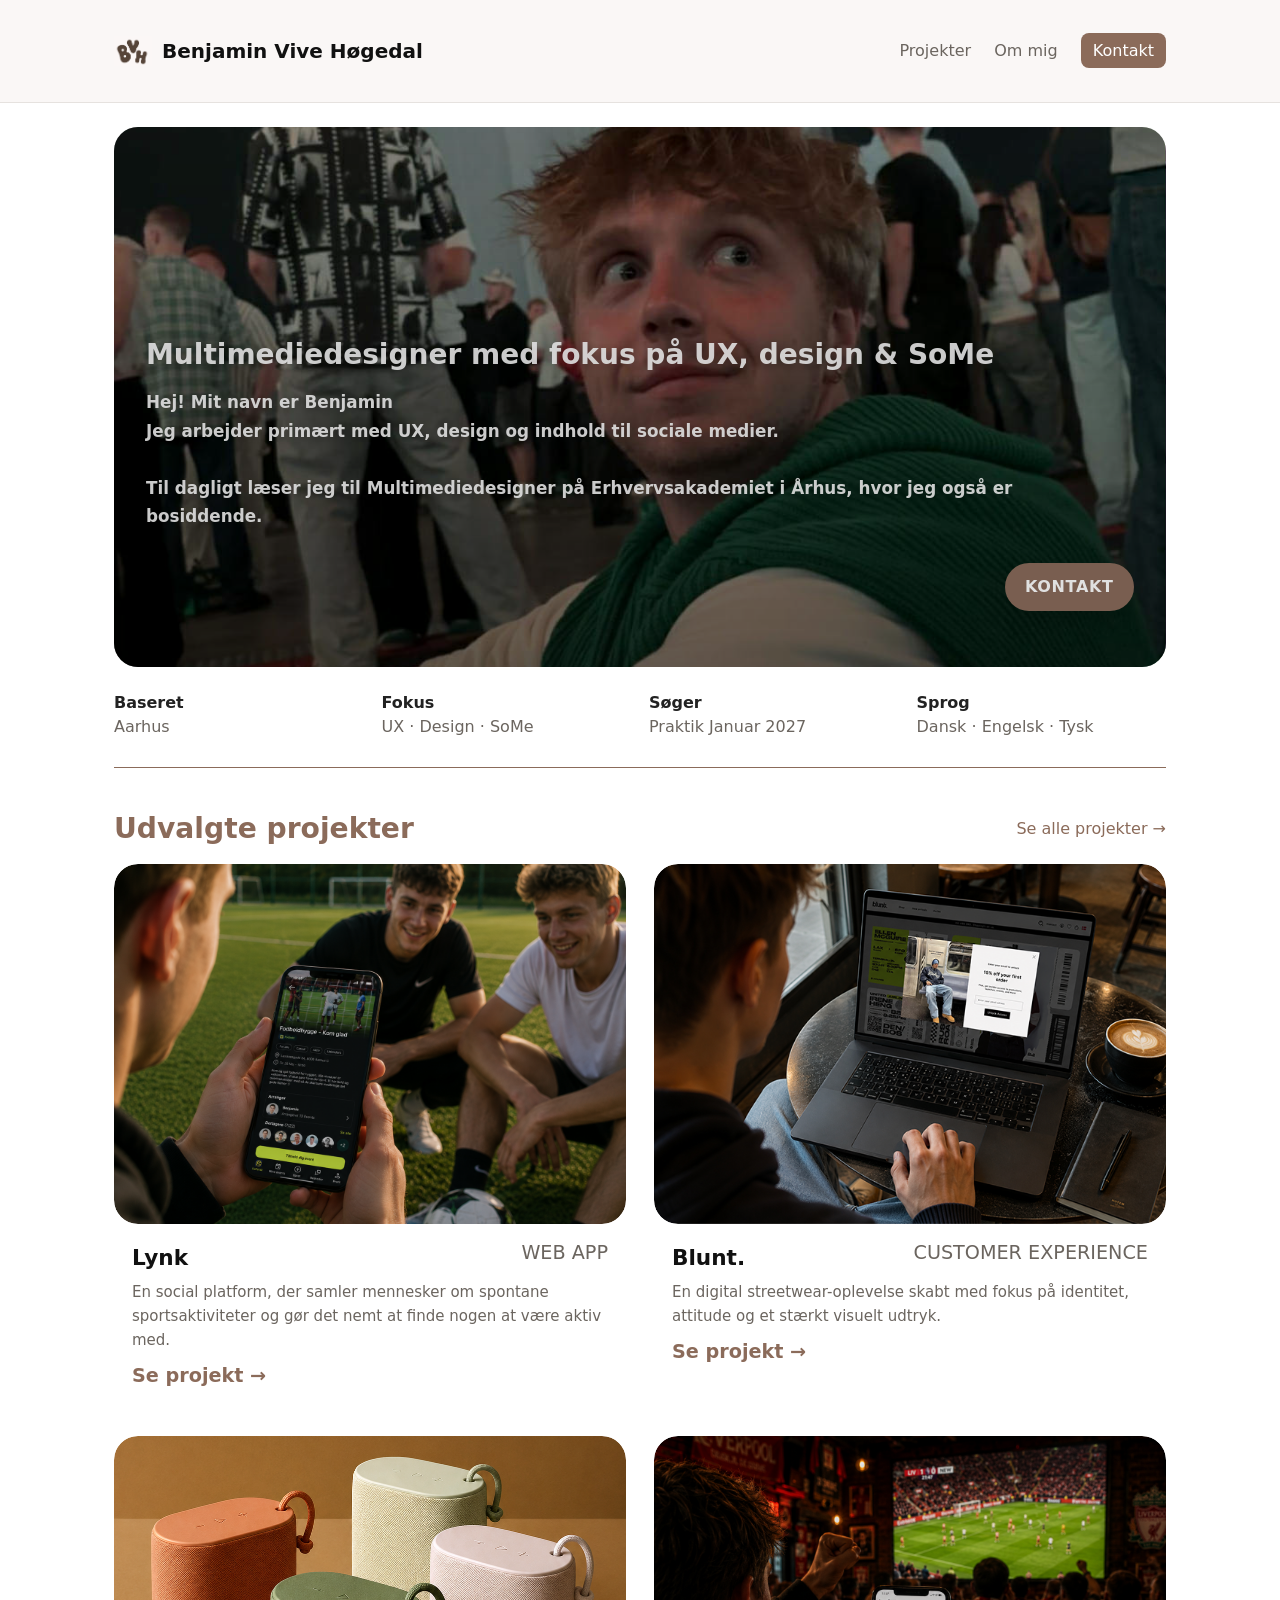
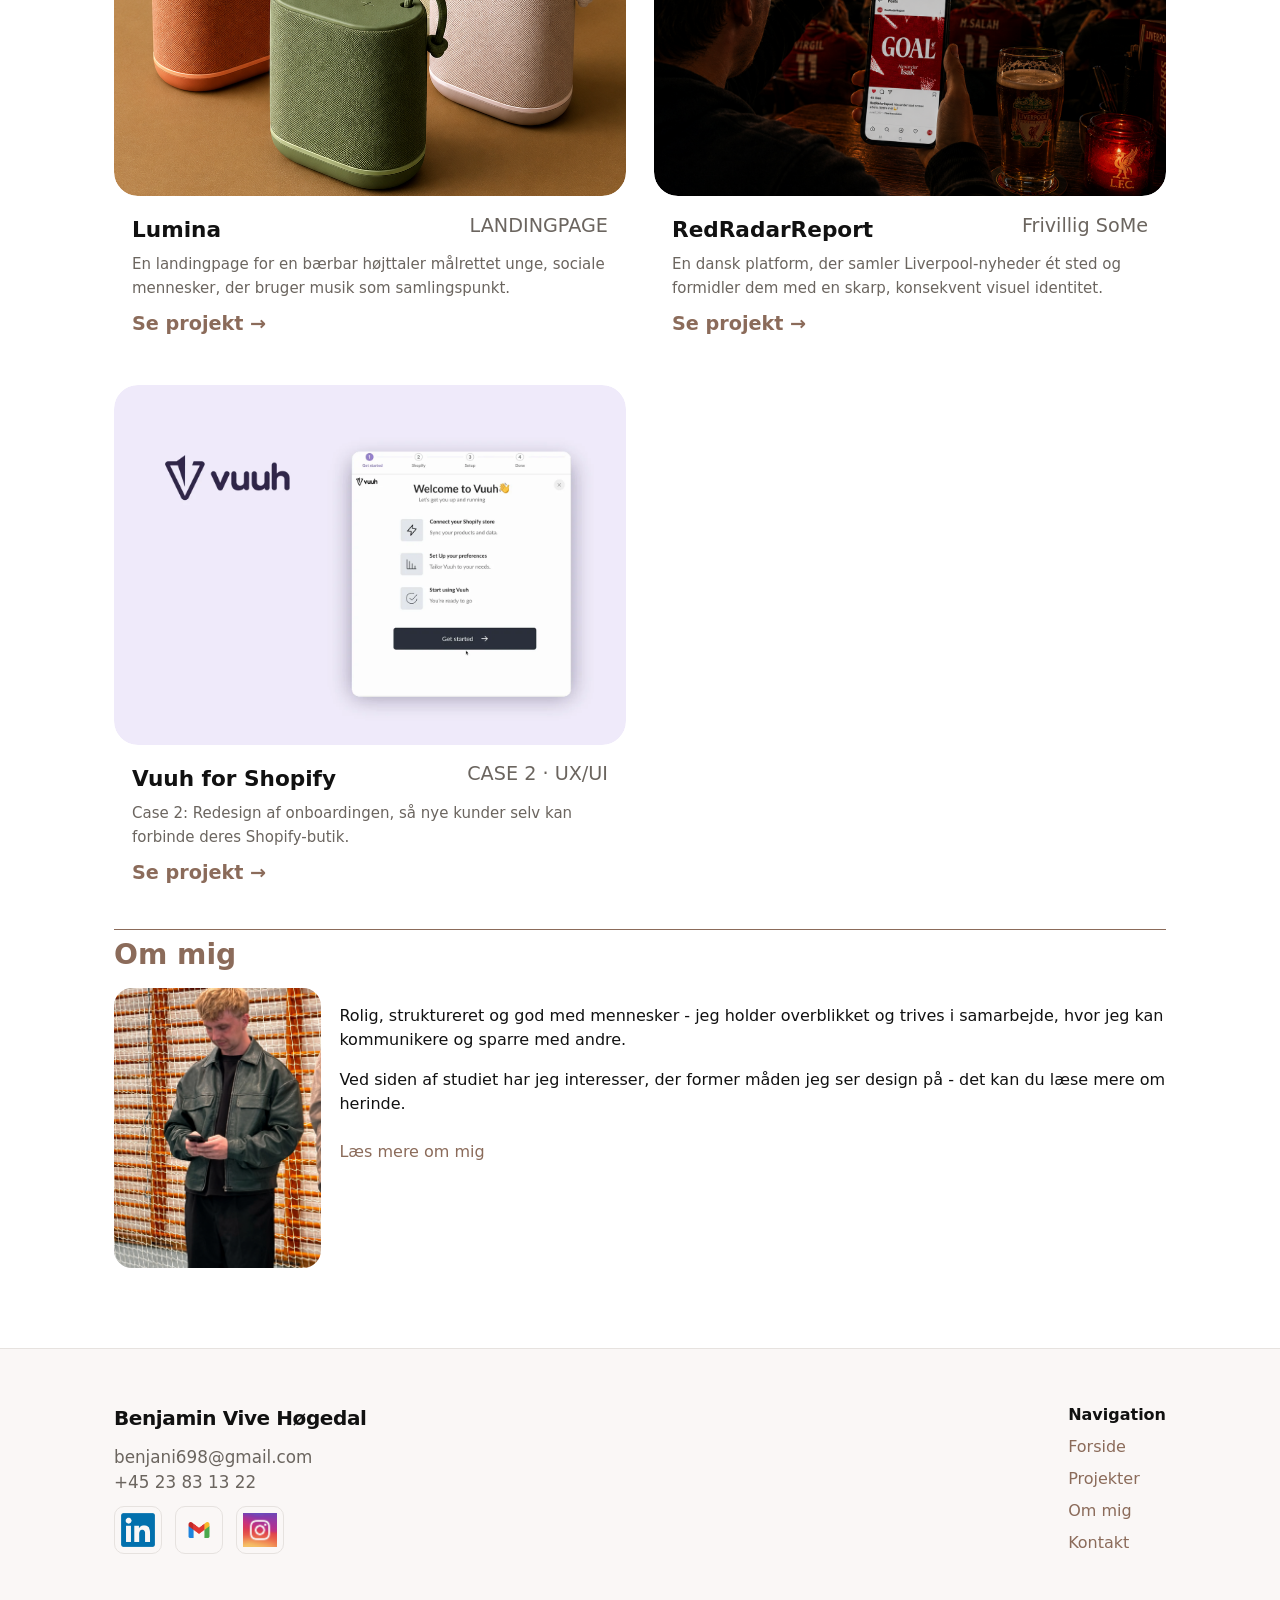
==== commit a91a9ed8: "Add Vuuh Case 2 portfolio page" ====
--- a/index.html
+++ b/index.html
@@ -146,6 +146,30 @@
                 <p class="project-excerpt">
                   En dansk platform, der samler Liverpool-nyheder ét sted og
                   formidler dem med en skarp, konsekvent visuel identitet.
+                </p>
+                <span class="project-link">Se projekt →</span>
+              </div>
+            </a>
+          </article>
+
+          <article class="project-card">
+            <a class="card-link" href="projects/vuuh.html">
+              <div class="project-media project-media-single">
+                <img
+                  src="Images/vuuh/vuuh-kort.webp"
+                  alt="Vuuh-logo og den redesignede Get started-skærm"
+                  class="project-preview vuuh-preview"
+                  style="object-position: center"
+                />
+              </div>
+              <div class="project-copy">
+                <div class="project-headline">
+                  <h4 class="project-title-featured">Vuuh for Shopify</h4>
+                  <span class="project-meta">CASE 2 · UX/UI</span>
+                </div>
+                <p class="project-excerpt">
+                  Case 2: Redesign af onboardingen, så nye kunder selv kan
+                  forbinde deres Shopify-butik.
                 </p>
                 <span class="project-link">Se projekt →</span>
               </div>
--- a/css/styles.css
+++ b/css/styles.css
@@ -27,24 +27,24 @@
 
 .reveal {
   --reveal-x: 0px;
-  --reveal-y: 30px;
+  --reveal-y: 18px;
   opacity: 0;
   transform: translate3d(var(--reveal-x), var(--reveal-y), 0);
   filter: blur(0);
   transition:
-    opacity 0.7s ease,
-    transform 0.9s cubic-bezier(0.22, 1, 0.36, 1),
-    filter 0.7s ease;
+    opacity 1.1s ease,
+    transform 1.4s cubic-bezier(0.22, 1, 0.36, 1),
+    filter 1.1s ease;
   will-change: opacity, transform, filter;
 }
 
 .reveal-left {
-  --reveal-x: -48px;
+  --reveal-x: -72px;
   --reveal-y: 0px;
 }
 
 .reveal-right {
-  --reveal-x: 48px;
+  --reveal-x: 72px;
   --reveal-y: 0px;
 }
 
@@ -400,8 +400,10 @@
 }
 .project-story-visual {
   display: flex;
-  align-items: flex-start;
+  flex-direction: column;
+  align-items: center;
   justify-content: center;
+  gap: 22px;
   padding-top: 15px;
 }
 .project-story-image {
@@ -411,6 +413,9 @@
   display: block;
   border-radius: 22px;
   object-fit: cover;
+  margin-top: 0;
+}
+.project-story-image-secondary {
   margin-top: 0;
 }
 .project-story-copy {
@@ -427,6 +432,263 @@
   color: var(--muted);
   font-size: 1.05rem;
   line-height: 1.7;
+}
+.project-story--redradar {
+  grid-template-columns: minmax(420px, 1.25fr) minmax(0, 0.75fr);
+  gap: 44px;
+}
+.project-story--redradar .project-story-visual {
+  align-items: flex-start;
+}
+.project-story--redradar .project-story-image {
+  max-width: 640px;
+}
+.project-logo-mockups {
+  display: grid;
+  grid-template-columns: minmax(0, 0.9fr) minmax(420px, 1.1fr);
+  gap: 38px;
+  align-items: start;
+  padding-top: 76px;
+  padding-bottom: 64px;
+}
+.project-logo-mockups-copy {
+  max-width: 620px;
+}
+.project-logo-mockups-copy h3 {
+  margin: 0 0 24px;
+  font-size: clamp(4rem, 7vw, 7rem);
+  line-height: 0.92;
+  letter-spacing: -0.065em;
+  color: #111;
+}
+.project-logo-mockups-copy p {
+  margin: 0;
+  color: var(--muted);
+  font-size: 1.05rem;
+  line-height: 1.7;
+}
+.project-logo-mockups-visual {
+  display: grid;
+  grid-template-columns: repeat(2, minmax(0, 1fr));
+  gap: 16px;
+}
+.project-logo-mockups-visual img {
+  width: 100%;
+  height: auto;
+  display: block;
+  border-radius: 18px;
+  object-fit: cover;
+  background: #f7f7f7;
+}
+.project-logo-mockups--reverse .project-logo-mockups-copy {
+  order: 2;
+  justify-self: end;
+  padding-left: 56px;
+}
+.project-logo-mockups--reverse .project-logo-mockups-visual {
+  order: 1;
+}
+
+@media (max-width: 1000px) {
+  .project-logo-mockups {
+    grid-template-columns: 1fr;
+    gap: 28px;
+  }
+
+  .project-logo-mockups--reverse .project-logo-mockups-copy {
+    justify-self: start;
+    padding-left: 0;
+  }
+}
+
+.project-design-grid {
+  padding-top: 68px;
+  padding-bottom: 76px;
+}
+.project-design-grid-copy {
+  max-width: 920px;
+  margin: 0 auto;
+  text-align: center;
+}
+.project-design-grid-copy h3 {
+  margin: 0 0 24px;
+  font-size: clamp(4rem, 7vw, 7rem);
+  line-height: 0.92;
+  letter-spacing: -0.065em;
+  color: #111;
+}
+.project-design-grid-copy p {
+  margin: 0;
+  color: var(--muted);
+  font-size: 1.05rem;
+  line-height: 1.7;
+}
+.project-design-grid-visual {
+  margin-top: 34px;
+  display: grid;
+  grid-template-columns: repeat(2, minmax(0, 1fr));
+  gap: 18px;
+}
+.project-design-grid-visual img {
+  width: 100%;
+  height: auto;
+  display: block;
+  border-radius: 18px;
+  object-fit: cover;
+  background: #f7f7f7;
+}
+
+@media (max-width: 900px) {
+  .project-design-grid-visual {
+    grid-template-columns: 1fr;
+  }
+}
+
+.project-future {
+  display: grid;
+  grid-template-columns: minmax(0, 1fr) minmax(300px, 0.9fr);
+  gap: 36px;
+  align-items: start;
+  padding-top: 64px;
+  padding-bottom: 84px;
+}
+.project-future-copy {
+  max-width: 700px;
+}
+.project-future-copy h3 {
+  margin: 0 0 24px;
+  font-size: clamp(4rem, 7vw, 7rem);
+  line-height: 0.92;
+  letter-spacing: -0.065em;
+  color: #111;
+}
+.project-future-copy p {
+  margin: 0;
+  color: var(--muted);
+  font-size: 1.05rem;
+  line-height: 1.7;
+}
+.project-future-visual {
+  display: flex;
+  justify-content: flex-end;
+  align-items: flex-start;
+  padding-top: 96px;
+}
+.project-future-visual img {
+  width: 100%;
+  max-width: 520px;
+  height: auto;
+  display: block;
+  border-radius: 18px;
+  object-fit: cover;
+  background: #f7f7f7;
+}
+
+@media (max-width: 1000px) {
+  .project-future {
+    grid-template-columns: 1fr;
+    gap: 28px;
+  }
+
+  .project-future-visual {
+    justify-content: flex-start;
+    padding-top: 0;
+  }
+}
+
+.project-process {
+  display: block;
+  padding-top: 80px;
+  padding-bottom: 52px;
+}
+
+.project-process-copy {
+  max-width: 620px;
+}
+
+.project-process-copy h3 {
+  margin: 0 0 24px;
+  color: var(--accent);
+}
+
+.project-process-visual {
+  display: flex;
+  justify-content: center;
+}
+
+.project-process-image {
+  width: 100%;
+  max-width: 480px;
+  height: auto;
+  display: block;
+  border-radius: 18px;
+  object-fit: cover;
+}
+
+.project-process--blunt {
+  display: block;
+}
+
+.project-process--blunt .project-process-content {
+  display: grid;
+  grid-template-columns: minmax(0, 1.1fr) minmax(260px, 0.9fr);
+  gap: 32px;
+  align-items: start;
+  opacity: 1;
+  transform: translateY(0);
+  transition:
+    opacity 0.45s ease,
+    transform 0.45s ease;
+}
+
+.project-process--blunt .project-process-content.is-fading {
+  opacity: 0;
+  transform: translateY(12px);
+}
+
+.project-process--blunt .project-process-copy h4 {
+  margin: 0 0 14px;
+  color: #111;
+  font-size: 1.4rem;
+}
+
+.project-process--blunt .project-process-copy {
+  padding-top: 2px;
+}
+
+.project-process--blunt .project-process-copy p {
+  margin: 0;
+  color: var(--muted);
+  font-size: 1.05rem;
+  line-height: 1.7;
+}
+
+.project-process--blunt .project-process-visual {
+  justify-content: center;
+}
+
+.project-process--blunt .project-process-image {
+  max-width: 480px;
+}
+
+.project-process-visual-stack {
+  display: flex;
+  flex-direction: column;
+  gap: 18px;
+  width: 100%;
+  max-width: 480px;
+}
+
+.project-process--blunt .project-process-visual-stack {
+  display: grid;
+  grid-template-columns: repeat(2, minmax(0, 1fr));
+  gap: 14px;
+  max-width: 480px;
+}
+
+.project-process--blunt .project-process-visual-stack .project-process-image {
+  width: 100%;
+  max-width: none;
 }
 .project-story-copy p:last-child {
   margin-bottom: 0;
@@ -446,6 +708,7 @@
   display: grid;
   grid-template-columns: repeat(2, minmax(0, 1fr));
   gap: 28px 24px;
+  margin-top: 32px;
 }
 .project-process-item {
   margin: 0;
@@ -477,12 +740,16 @@
 }
 .project-product {
   display: grid;
-  grid-template-columns: minmax(260px, 0.95fr) minmax(0, 1.05fr);
+  grid-template-columns: minmax(340px, 1.18fr) minmax(0, 0.82fr);
   gap: 32px;
   align-items: start;
   padding-top: 90px;
   padding-bottom: 80px;
 }
+.project-product--blunt {
+  max-width: 1360px;
+  grid-template-columns: minmax(820px, 1.8fr) minmax(0, 0.55fr);
+}
 .project-product-visual {
   display: flex;
   justify-content: flex-start;
@@ -492,20 +759,20 @@
   flex-direction: column;
   align-items: center;
   gap: 16px;
-  width: min(100%, 440px);
+  width: min(100%, 900px);
   margin: 0 auto;
 }
 .project-product-viewport {
   display: grid;
-  grid-template-columns: 82px minmax(0, 1fr) 82px;
+  grid-template-columns: 90px minmax(0, 1fr) 90px;
   align-items: center;
-  gap: 18px;
+  gap: 16px;
   width: 100%;
 }
 .project-product-frame {
   width: 100%;
-  max-width: 320px;
-  aspect-ratio: 9 / 19;
+  max-width: 760px;
+  aspect-ratio: 4 / 5;
   height: auto;
   padding: 0;
   border-radius: 0;
@@ -533,6 +800,38 @@
   backface-visibility: hidden;
   -webkit-backface-visibility: hidden;
   image-rendering: auto;
+}
+.project-product--blunt .project-product-carousel {
+  width: min(100%, 920px);
+  margin-left: -42px;
+  margin-right: auto;
+}
+.project-product--blunt .project-product-frame {
+  max-width: 800px;
+  aspect-ratio: 16 / 9;
+}
+
+@media (max-width: 1000px) {
+  .project-product {
+    grid-template-columns: 1fr;
+  }
+
+  .project-product-visual {
+    justify-content: center;
+  }
+
+  .project-product-carousel {
+    width: min(100%, 760px);
+  }
+
+  .project-product-frame {
+    max-width: 620px;
+    aspect-ratio: 16 / 10;
+  }
+
+  .project-product--blunt .project-product-carousel {
+    margin-left: 0;
+  }
 }
 .project-product-base,
 .project-product-overlay {
@@ -638,22 +937,60 @@
   font-size: 1.08rem;
   line-height: 1.7;
 }
-.project-design-system {
+.project-mockups-some {
   padding-top: 84px;
-  padding-bottom: 20px;
-}
-.project-design-system-inner {
-  display: grid;
-  justify-items: center;
-  text-align: center;
-  gap: 18px;
-}
-.project-design-system h3 {
+  padding-bottom: 24px;
+}
+.project-mockups-some h3 {
   margin: 0;
   font-size: clamp(4rem, 7vw, 7rem);
   line-height: 0.92;
   letter-spacing: -0.065em;
   color: #111;
+  text-align: left;
+}
+.project-mockups-grid {
+  margin-top: 30px;
+  display: grid;
+  grid-template-columns: repeat(2, minmax(0, 1fr));
+  gap: 48px;
+  align-items: start;
+}
+.project-mockups-item {
+  margin: 0;
+}
+.project-mockups-item:last-child {
+  margin-left: 36px;
+}
+.project-mockups-item p {
+  margin: 0 0 16px;
+  color: var(--muted);
+  font-size: 1.04rem;
+  line-height: 1.7;
+}
+.project-mockups-item img {
+  display: block;
+  width: 100%;
+  height: auto;
+  border-radius: 18px;
+  background: #f7f7f7;
+}
+.project-design-system {
+  padding-top: 84px;
+  padding-bottom: 20px;
+}
+.project-design-system-inner {
+  display: grid;
+  justify-items: center;
+  text-align: center;
+  gap: 18px;
+}
+.project-design-system h3 {
+  margin: 0;
+  font-size: clamp(4rem, 7vw, 7rem);
+  line-height: 0.92;
+  letter-spacing: -0.065em;
+  color: #111;
 }
 .project-design-system p {
   max-width: 760px;
@@ -670,17 +1007,18 @@
   border-radius: 18px;
 }
 .project-reflection {
-  padding-top: 84px;
+  padding-top: 100px;
   padding-bottom: 32px;
 }
 .project-reflection-inner {
   display: grid;
   grid-template-columns: minmax(0, 1.1fr) minmax(220px, 0.9fr);
-  gap: 36px;
-  align-items: start;
+  gap: clamp(28px, 3vw, 48px);
+  align-items: center;
 }
 .project-reflection-copy {
   max-width: 640px;
+  padding-top: 8px;
 }
 .project-reflection-copy h3 {
   margin: 0 0 22px;
@@ -699,7 +1037,8 @@
 .project-reflection-visual {
   display: flex;
   justify-content: flex-end;
-  align-items: flex-start;
+  align-items: center;
+  padding-top: 18px;
 }
 .project-reflection-visual img {
   display: block;
@@ -708,6 +1047,24 @@
   height: auto;
   border-radius: 18px;
 }
+.project-reflection--lumina {
+  margin-top: 0;
+  padding-top: 88px;
+}
+.project-reflection--lumina .project-reflection-inner {
+  grid-template-columns: minmax(0, 1.2fr) minmax(260px, 0.8fr);
+  gap: 36px;
+  align-items: center;
+}
+.project-reflection--lumina .project-reflection-copy {
+  max-width: 980px;
+}
+.project-reflection--lumina .project-reflection-visual {
+  padding-top: 18px;
+}
+.project-reflection--lumina .project-reflection-visual img {
+  max-width: 420px;
+}
 .project-visual-editorial {
   display: flex;
   justify-content: flex-end;
@@ -722,6 +1079,45 @@
   border-radius: 28px;
   object-fit: cover;
   object-position: center 72%;
+}
+.project-lumina-section {
+  padding-top: 12px;
+  padding-bottom: 56px;
+}
+.project-lumina-grid {
+  display: grid;
+  grid-template-columns: repeat(2, minmax(0, 1fr));
+  gap: 24px;
+  align-items: start;
+}
+.project-lumina-block {
+  display: flex;
+  flex-direction: column;
+  align-items: flex-start;
+  gap: 6px;
+  max-width: none;
+}
+.project-lumina-block .project-meta {
+  margin: 0;
+  margin-left: 0;
+  text-align: left;
+}
+.project-lumina-grid .project-lumina-block:last-child {
+  margin-top: 88px;
+}
+.project-lumina-subheading {
+  margin-top: 24px;
+}
+.project-lumina-moodboard {
+  margin-top: 44px;
+}
+@media (max-width: 900px) {
+  .project-lumina-grid {
+    grid-template-columns: 1fr;
+  }
+  .project-lumina-grid .project-lumina-block:last-child {
+    margin-top: 0;
+  }
 }
 .project-link-label,
 .project-left h3,
@@ -1423,6 +1819,13 @@
   .timeline-role-sub-third {
     left: 85.6%;
   }
+  .project-mockups-grid {
+    grid-template-columns: 1fr;
+    gap: 22px;
+  }
+  .project-mockups-item:last-child {
+    margin-left: 0;
+  }
   .footer-inner {
     flex-direction: column;
     gap: 12px;
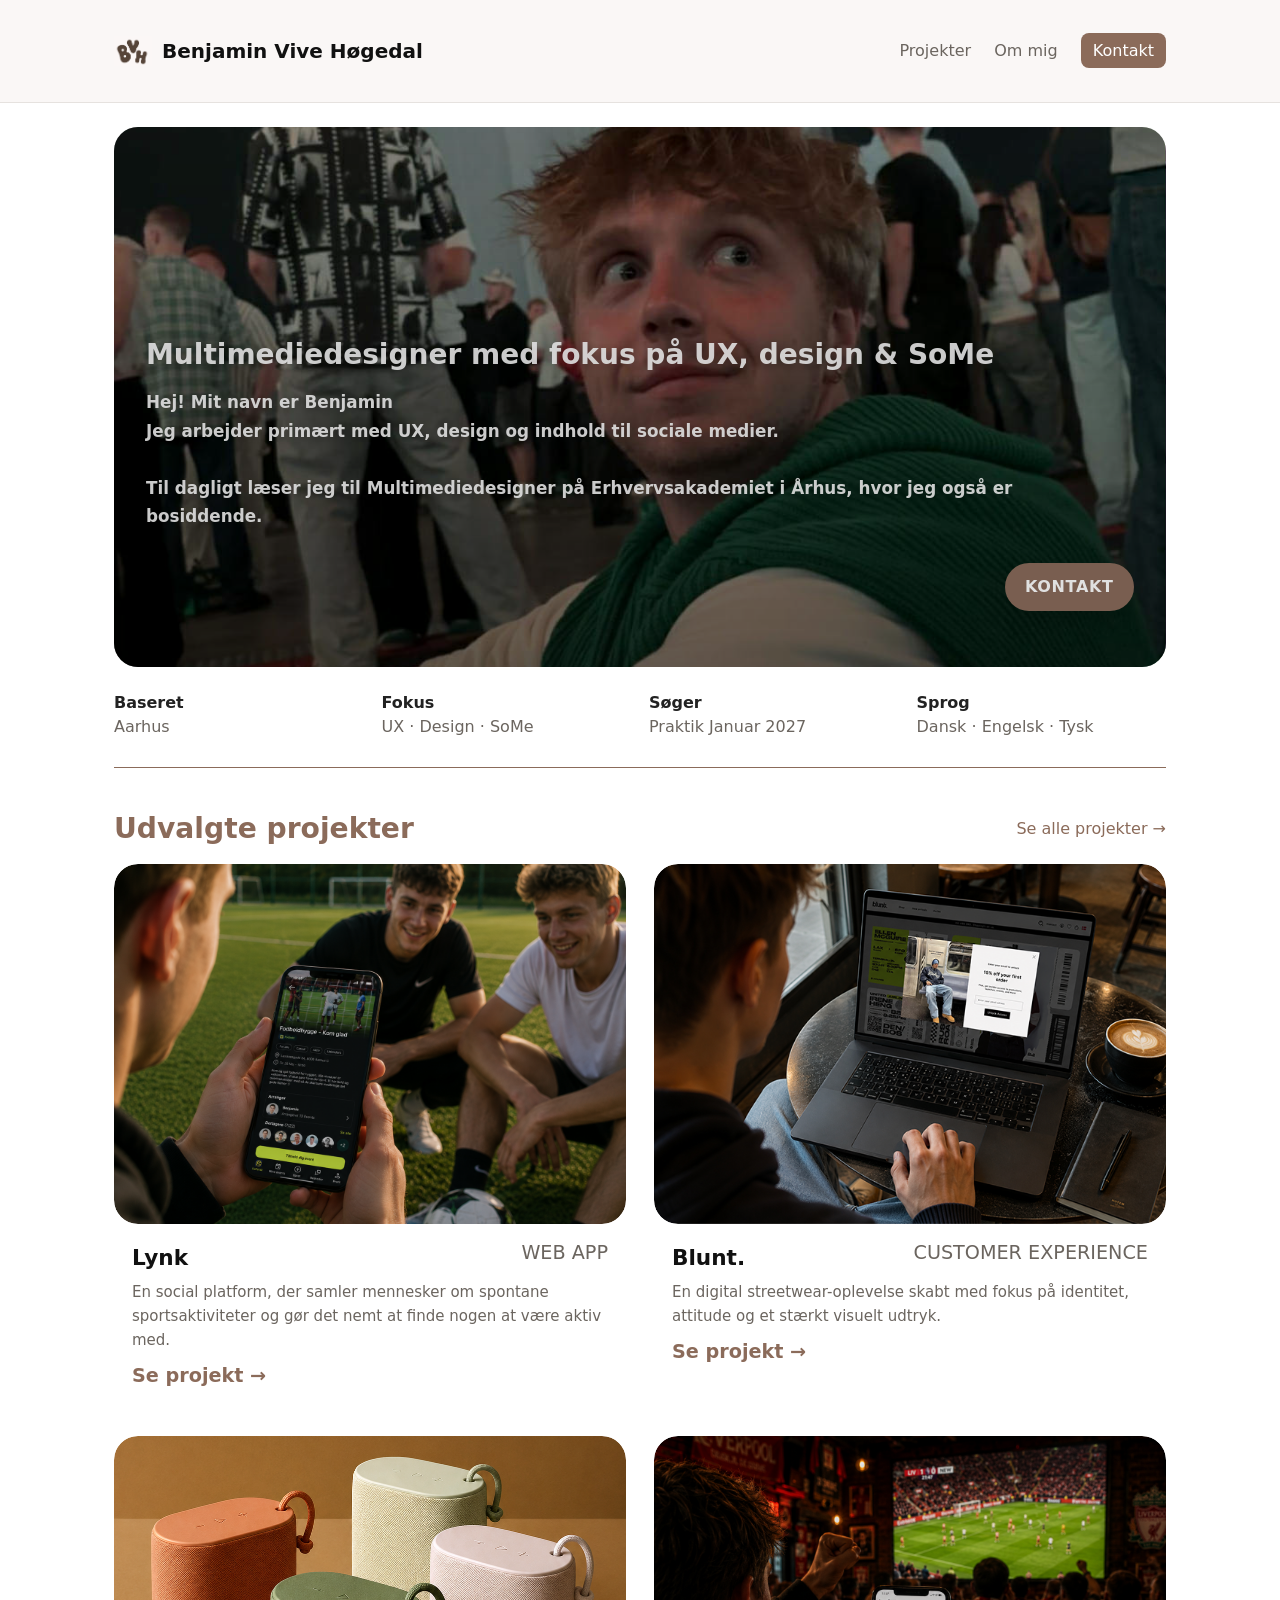
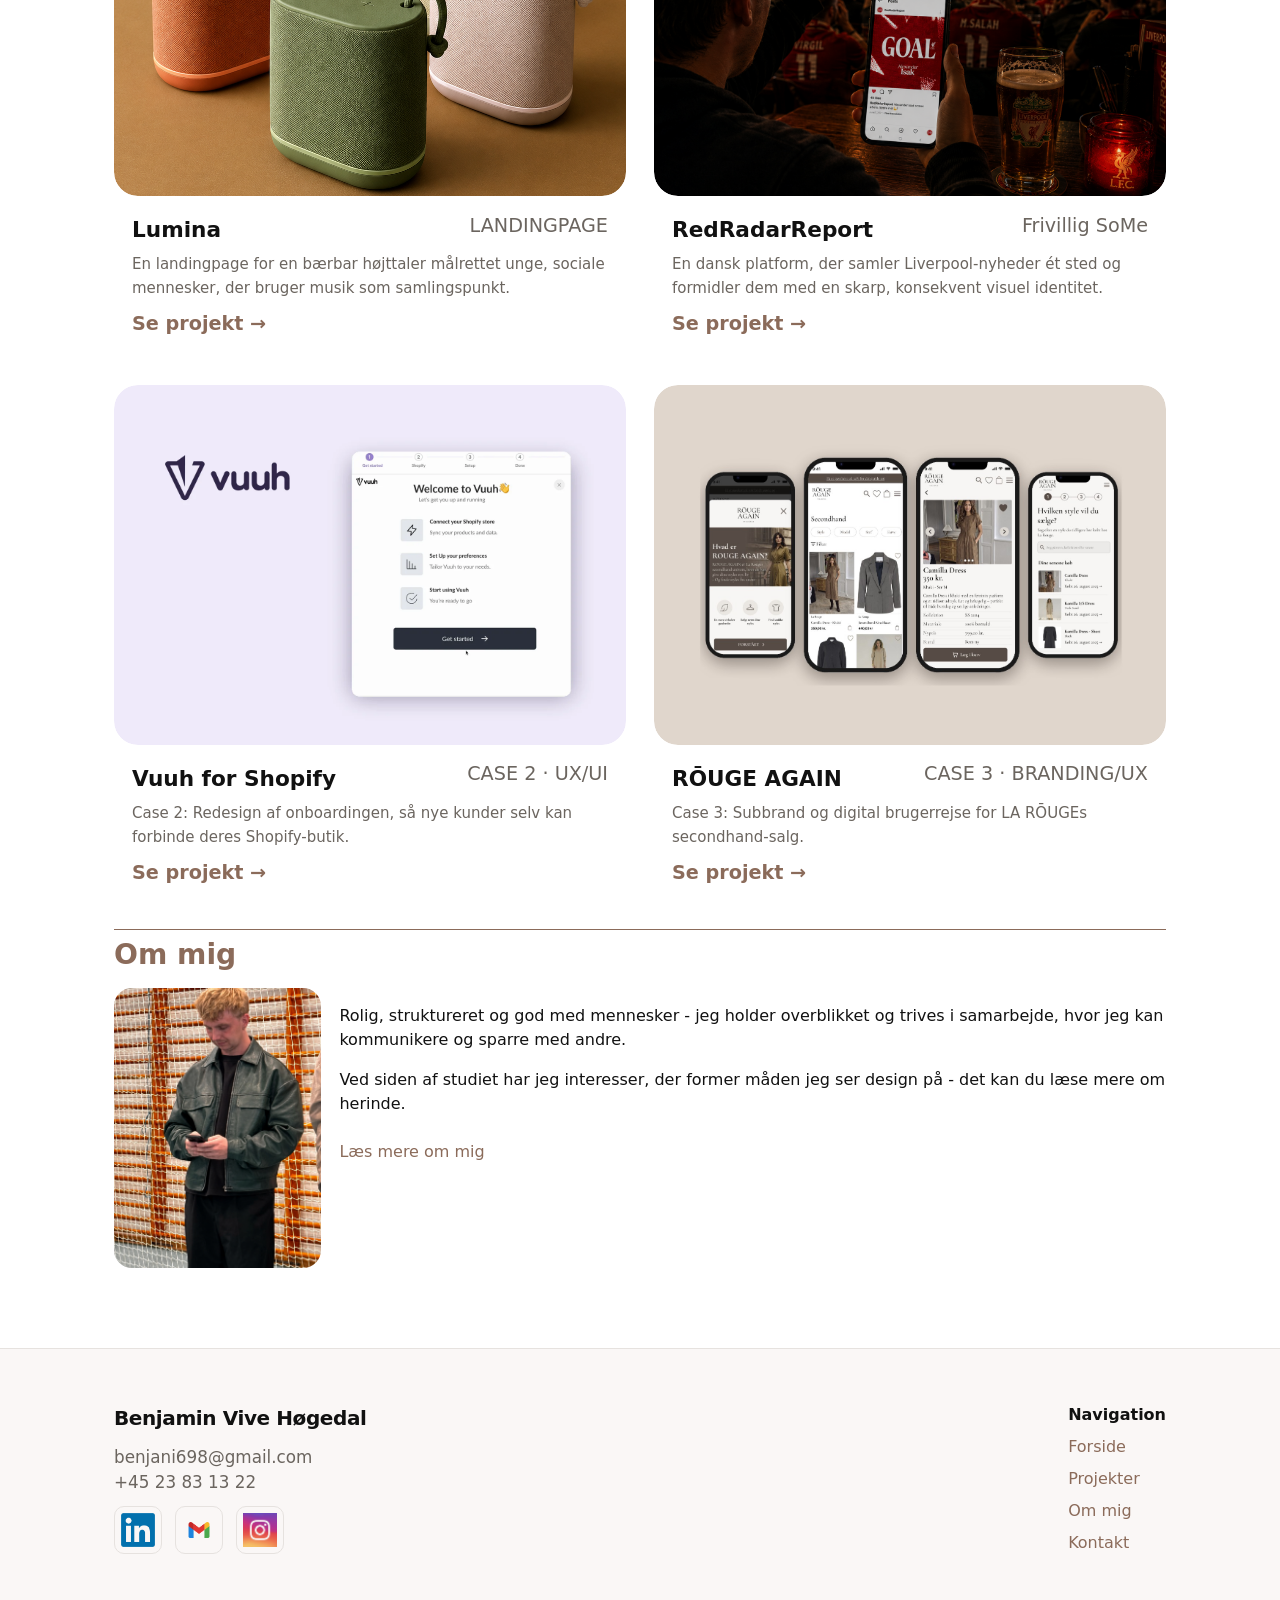
==== commit bd14e8a9: "Feature RŌUGE AGAIN on homepage" ====
--- a/index.html
+++ b/index.html
@@ -170,6 +170,32 @@
                 <p class="project-excerpt">
                   Case 2: Redesign af onboardingen, så nye kunder selv kan
                   forbinde deres Shopify-butik.
+                </p>
+                <span class="project-link">Se projekt →</span>
+              </div>
+            </a>
+          </article>
+
+          <article class="project-card">
+            <a class="card-link" href="projects/rouge-again.html">
+              <div class="project-media project-media-single">
+                <img
+                  src="assets/case3/card-thumb.jpg"
+                  alt="Kampagnebillede for RŌUGE AGAIN med model, RA-monogram og teksten secondhand styles med nyt liv"
+                  class="project-preview"
+                  width="1400"
+                  height="980"
+                  loading="lazy"
+                />
+              </div>
+              <div class="project-copy">
+                <div class="project-headline">
+                  <h4 class="project-title-featured">RŌUGE AGAIN</h4>
+                  <span class="project-meta">CASE 3 · BRANDING/UX</span>
+                </div>
+                <p class="project-excerpt">
+                  Case 3: Subbrand og digital brugerrejse for LA RŌUGEs
+                  secondhand-salg.
                 </p>
                 <span class="project-link">Se projekt →</span>
               </div>
--- a/css/styles.css
+++ b/css/styles.css
@@ -325,12 +325,14 @@
 .projects-grid {
   display: grid;
   grid-template-columns: repeat(2, 1fr);
+  align-items: start;
   gap: 28px;
 }
 .project-card {
   display: flex;
   flex-direction: column;
   align-items: flex-start;
+  margin: 0;
 }
 .project-card {
   overflow: hidden;
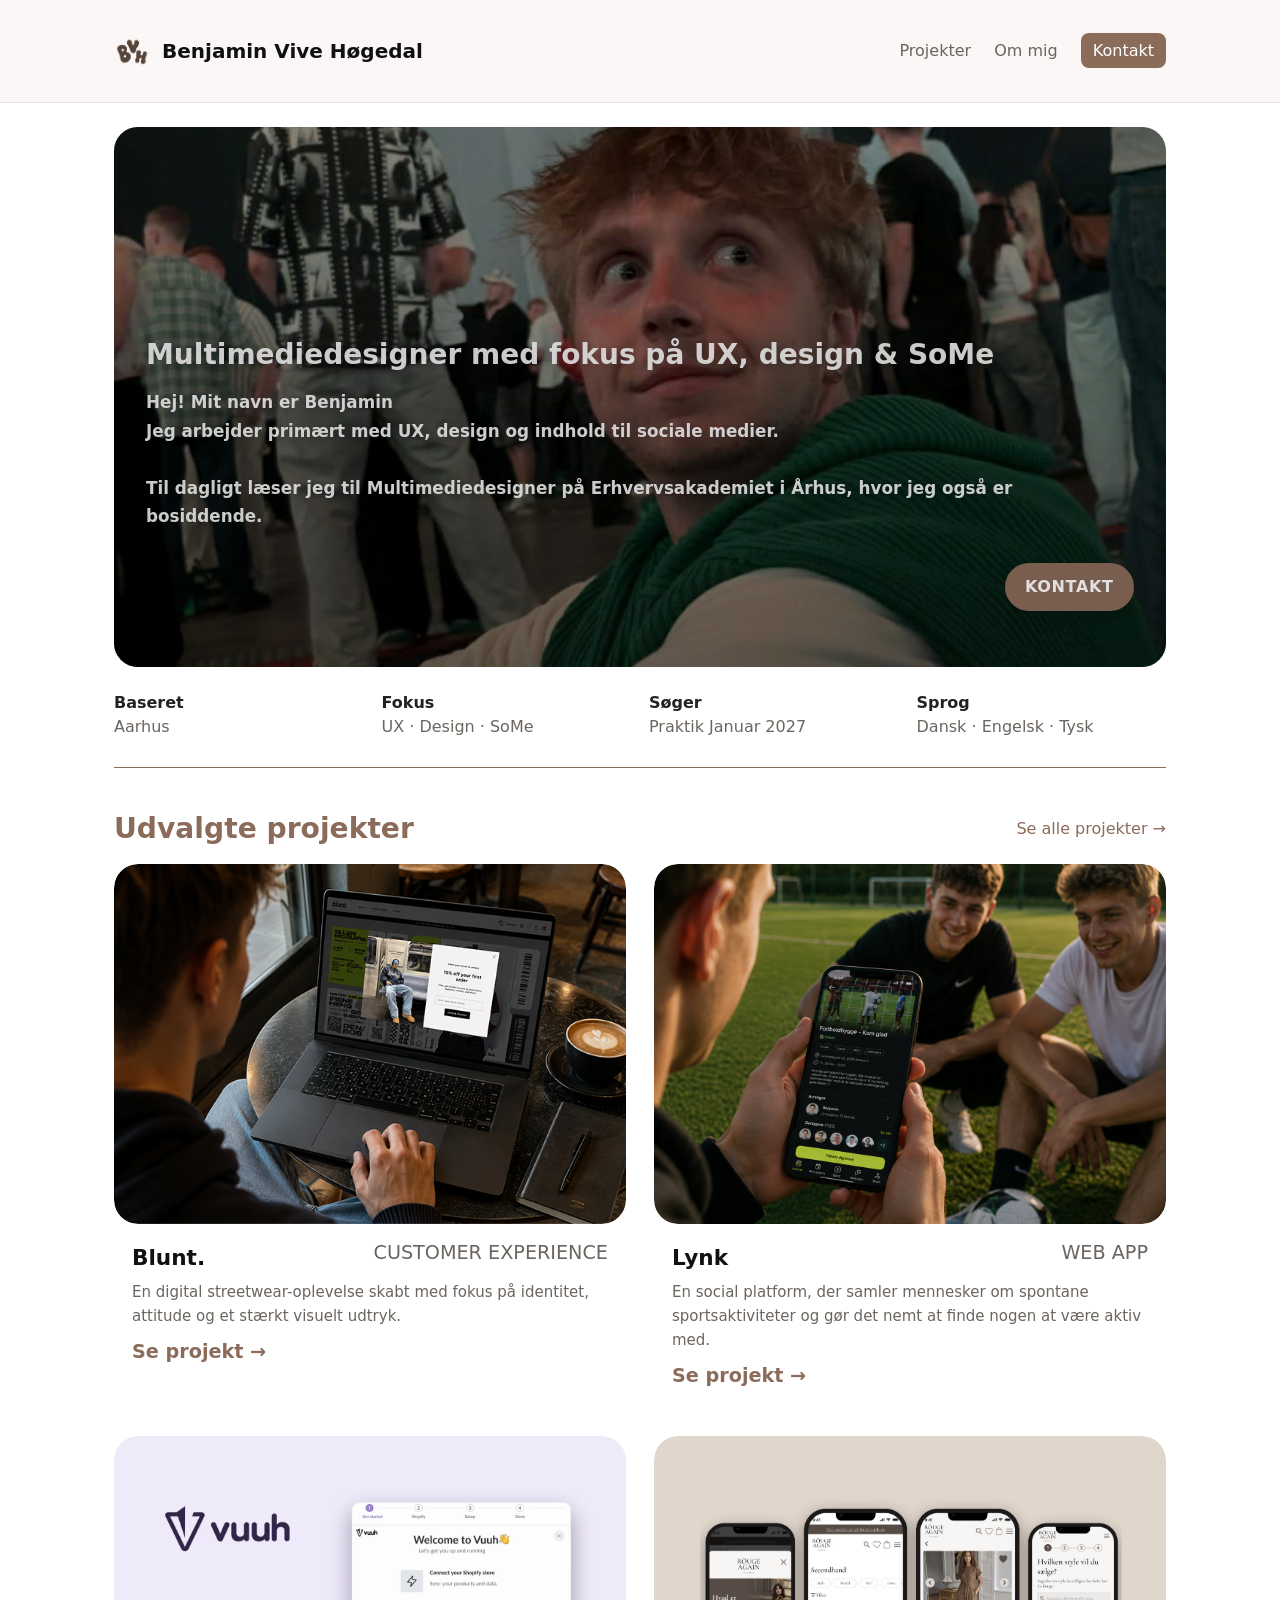
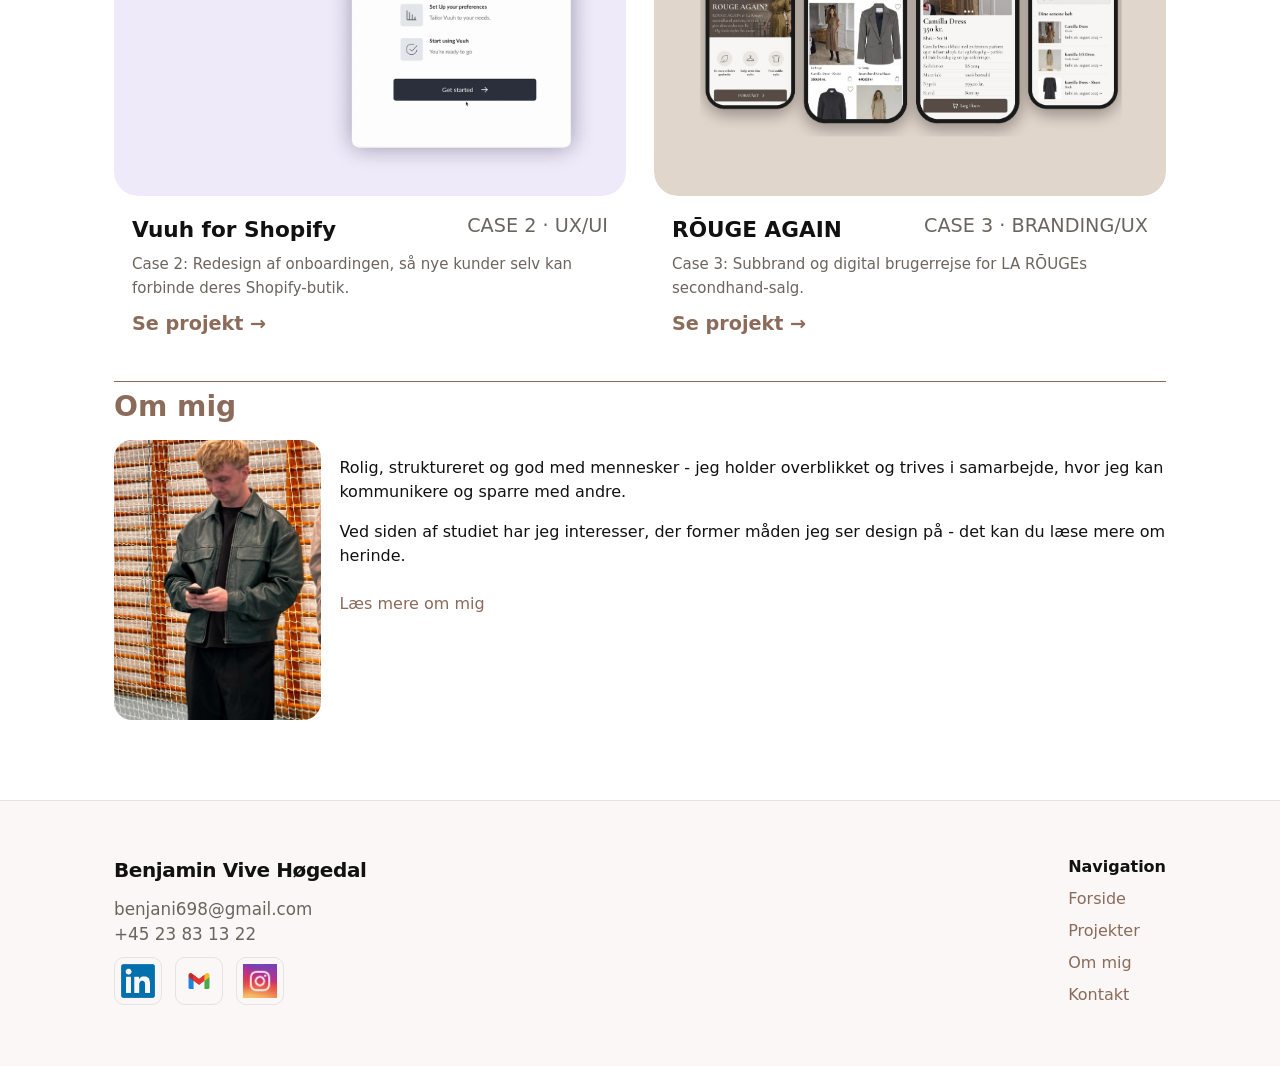
==== commit 1f10324a: "Limit homepage featured projects to four" ====
--- a/index.html
+++ b/index.html
@@ -60,6 +60,29 @@
 
         <div class="projects-grid">
           <article class="project-card">
+            <a class="card-link" href="projects/project2.html">
+              <div class="project-media project-media-single">
+                <img
+                  src="Images/blunt1.png"
+                  alt="Blunt preview"
+                  class="project-preview"
+                />
+              </div>
+              <div class="project-copy">
+                <div class="project-headline">
+                  <h4 class="project-title-featured">Blunt.</h4>
+                  <span class="project-meta">CUSTOMER EXPERIENCE</span>
+                </div>
+                <p class="project-excerpt">
+                  En digital streetwear-oplevelse skabt med fokus på identitet,
+                  attitude og et stærkt visuelt udtryk.
+                </p>
+                <span class="project-link">Se projekt →</span>
+              </div>
+            </a>
+          </article>
+
+          <article class="project-card">
             <a class="card-link" href="projects/project1.html">
               <div class="project-media project-media-single">
                 <img
@@ -77,75 +100,6 @@
                   En social platform, der samler mennesker om spontane
                   sportsaktiviteter og gør det nemt at finde nogen at være
                   aktiv med.
-                </p>
-                <span class="project-link">Se projekt →</span>
-              </div>
-            </a>
-          </article>
-
-          <article class="project-card">
-            <a class="card-link" href="projects/project2.html">
-              <div class="project-media project-media-single">
-                <img
-                  src="Images/blunt1.png"
-                  alt="Blunt preview"
-                  class="project-preview"
-                />
-              </div>
-              <div class="project-copy">
-                <div class="project-headline">
-                  <h4 class="project-title-featured">Blunt.</h4>
-                  <span class="project-meta">CUSTOMER EXPERIENCE</span>
-                </div>
-                <p class="project-excerpt">
-                  En digital streetwear-oplevelse skabt med fokus på identitet,
-                  attitude og et stærkt visuelt udtryk.
-                </p>
-                <span class="project-link">Se projekt →</span>
-              </div>
-            </a>
-          </article>
-
-          <article class="project-card">
-            <a class="card-link" href="projects/project3.html">
-              <div class="project-media project-media-single">
-                <img
-                  src="Images/lumina1.png"
-                  alt="Lumina preview"
-                  class="project-preview lumina-preview"
-                />
-              </div>
-              <div class="project-copy">
-                <div class="project-headline">
-                  <h4 class="project-title-featured">Lumina</h4>
-                  <span class="project-meta">LANDINGPAGE</span>
-                </div>
-                <p class="project-excerpt">
-                  En landingpage for en bærbar højttaler målrettet unge, sociale
-                  mennesker, der bruger musik som samlingspunkt.
-                </p>
-                <span class="project-link">Se projekt →</span>
-              </div>
-            </a>
-          </article>
-
-          <article class="project-card">
-            <a class="card-link" href="projects/project4.html">
-              <div class="project-media project-media-single">
-                <img
-                  src="Images/red1.png"
-                  alt="RedRadarReport preview"
-                  class="project-preview"
-                />
-              </div>
-              <div class="project-copy">
-                <div class="project-headline">
-                  <h4 class="project-title-featured">RedRadarReport</h4>
-                  <span class="project-meta">Frivillig SoMe</span>
-                </div>
-                <p class="project-excerpt">
-                  En dansk platform, der samler Liverpool-nyheder ét sted og
-                  formidler dem med en skarp, konsekvent visuel identitet.
                 </p>
                 <span class="project-link">Se projekt →</span>
               </div>
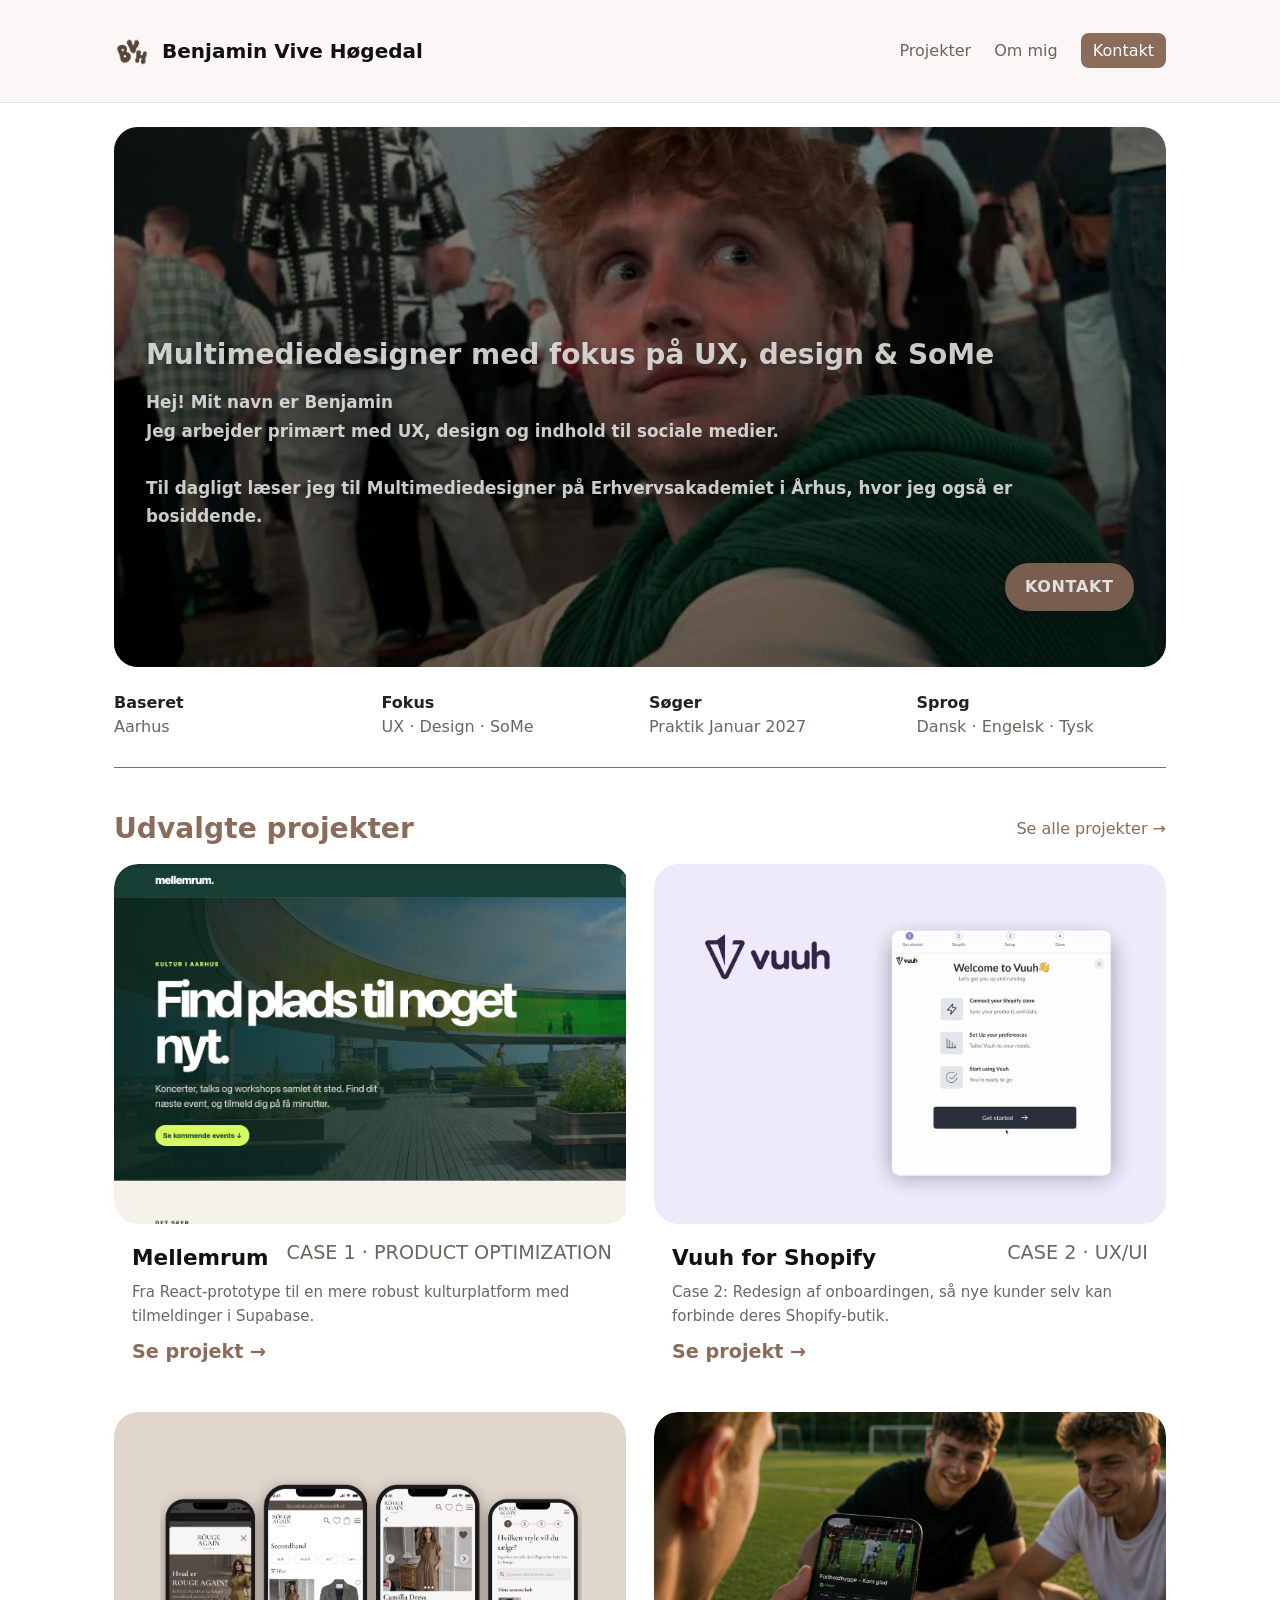
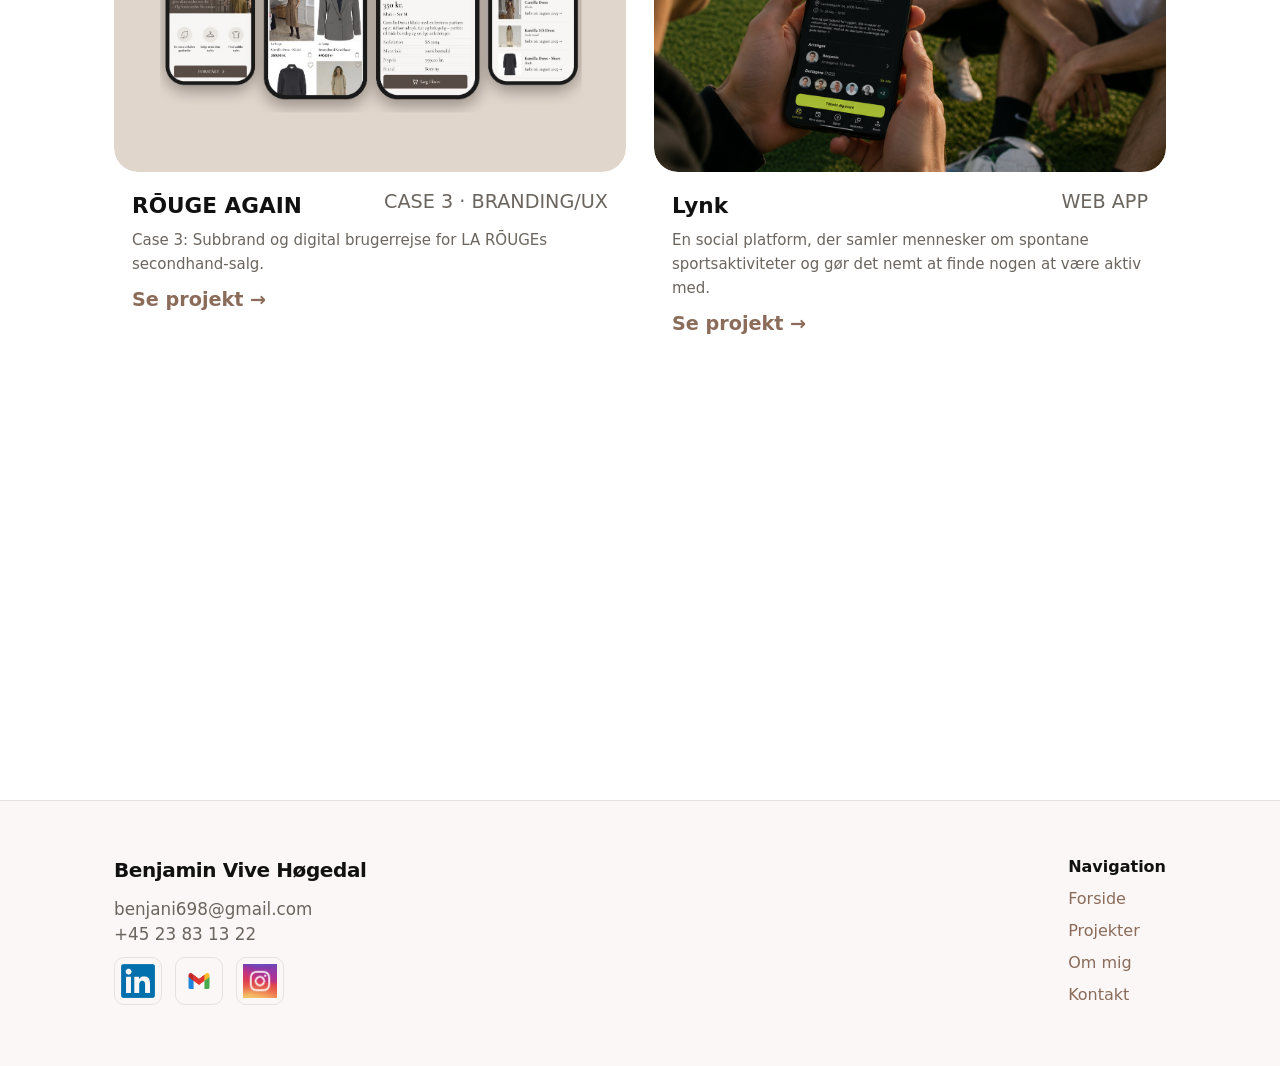
==== commit 482f7386: "Add Mellemrum case study" ====
--- a/index.html
+++ b/index.html
@@ -60,46 +60,22 @@
 
         <div class="projects-grid">
           <article class="project-card">
-            <a class="card-link" href="projects/project2.html">
-              <div class="project-media project-media-single">
-                <img
-                  src="Images/blunt1.png"
-                  alt="Blunt preview"
+            <a class="card-link" href="projects/mellemrum.html">
+              <div class="project-media project-media-single">
+                <img
+                  src="Images/mellemrum/mellemrum-home.png"
+                  alt="Mellemrums forside med kommende events"
                   class="project-preview"
-                />
-              </div>
-              <div class="project-copy">
-                <div class="project-headline">
-                  <h4 class="project-title-featured">Blunt.</h4>
-                  <span class="project-meta">CUSTOMER EXPERIENCE</span>
-                </div>
-                <p class="project-excerpt">
-                  En digital streetwear-oplevelse skabt med fokus på identitet,
-                  attitude og et stærkt visuelt udtryk.
-                </p>
-                <span class="project-link">Se projekt →</span>
-              </div>
-            </a>
-          </article>
-
-          <article class="project-card">
-            <a class="card-link" href="projects/project1.html">
-              <div class="project-media project-media-single">
-                <img
-                  src="Images/lynk1.png"
-                  alt="Lynk preview"
-                  class="project-preview"
-                />
-              </div>
-              <div class="project-copy">
-                <div class="project-headline">
-                  <h4 class="project-title-featured">Lynk</h4>
-                  <span class="project-meta">WEB APP</span>
-                </div>
-                <p class="project-excerpt">
-                  En social platform, der samler mennesker om spontane
-                  sportsaktiviteter og gør det nemt at finde nogen at være
-                  aktiv med.
+                  loading="lazy"
+                />
+              </div>
+              <div class="project-copy">
+                <div class="project-headline">
+                  <h4 class="project-title-featured">Mellemrum</h4>
+                  <span class="project-meta">CASE 1 · PRODUCT OPTIMIZATION</span>
+                </div>
+                <p class="project-excerpt">
+                  Fra React-prototype til en mere robust kulturplatform med tilmeldinger i Supabase.
                 </p>
                 <span class="project-link">Se projekt →</span>
               </div>
@@ -155,6 +131,31 @@
               </div>
             </a>
           </article>
+
+          <article class="project-card">
+            <a class="card-link" href="projects/project1.html">
+              <div class="project-media project-media-single">
+                <img
+                  src="Images/lynk1.png"
+                  alt="Lynk preview"
+                  class="project-preview"
+                />
+              </div>
+              <div class="project-copy">
+                <div class="project-headline">
+                  <h4 class="project-title-featured">Lynk</h4>
+                  <span class="project-meta">WEB APP</span>
+                </div>
+                <p class="project-excerpt">
+                  En social platform, der samler mennesker om spontane
+                  sportsaktiviteter og gør det nemt at finde nogen at være
+                  aktiv med.
+                </p>
+                <span class="project-link">Se projekt →</span>
+              </div>
+            </a>
+          </article>
+
         </div>
       </section>
 
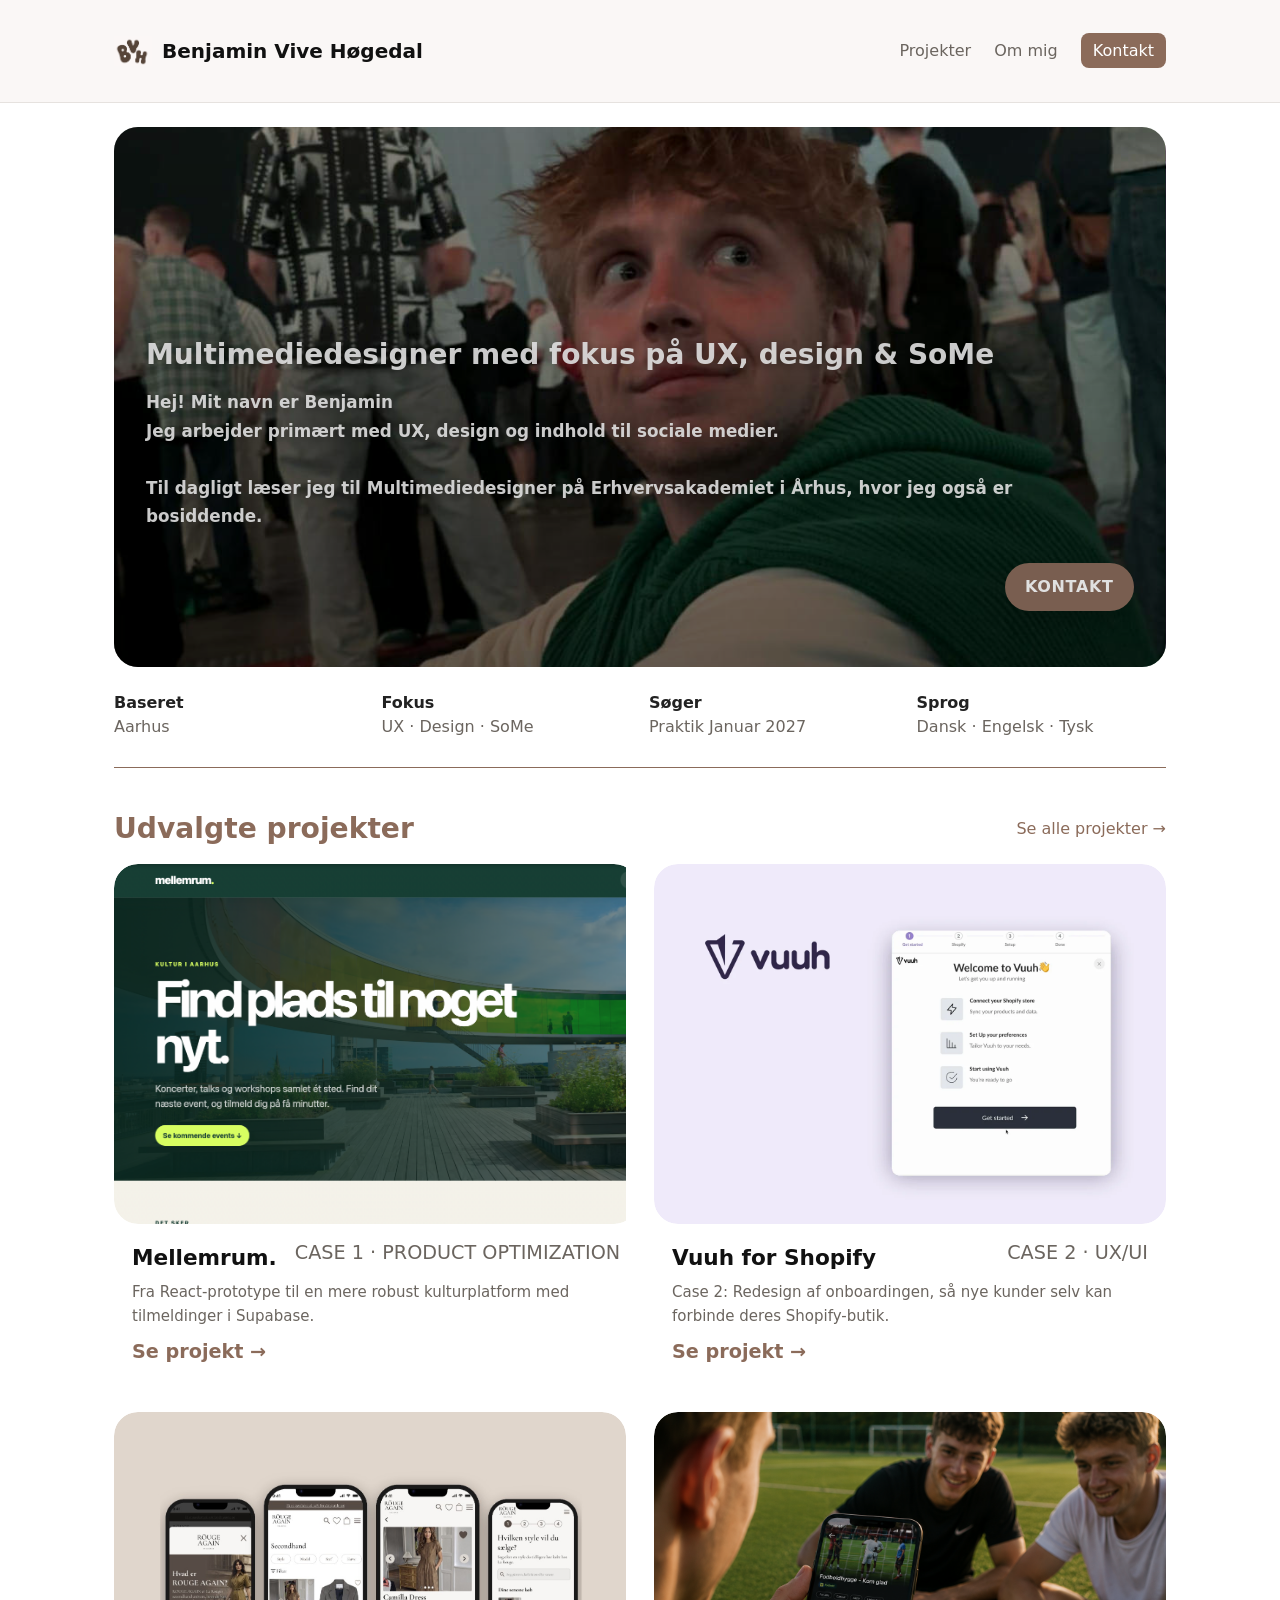
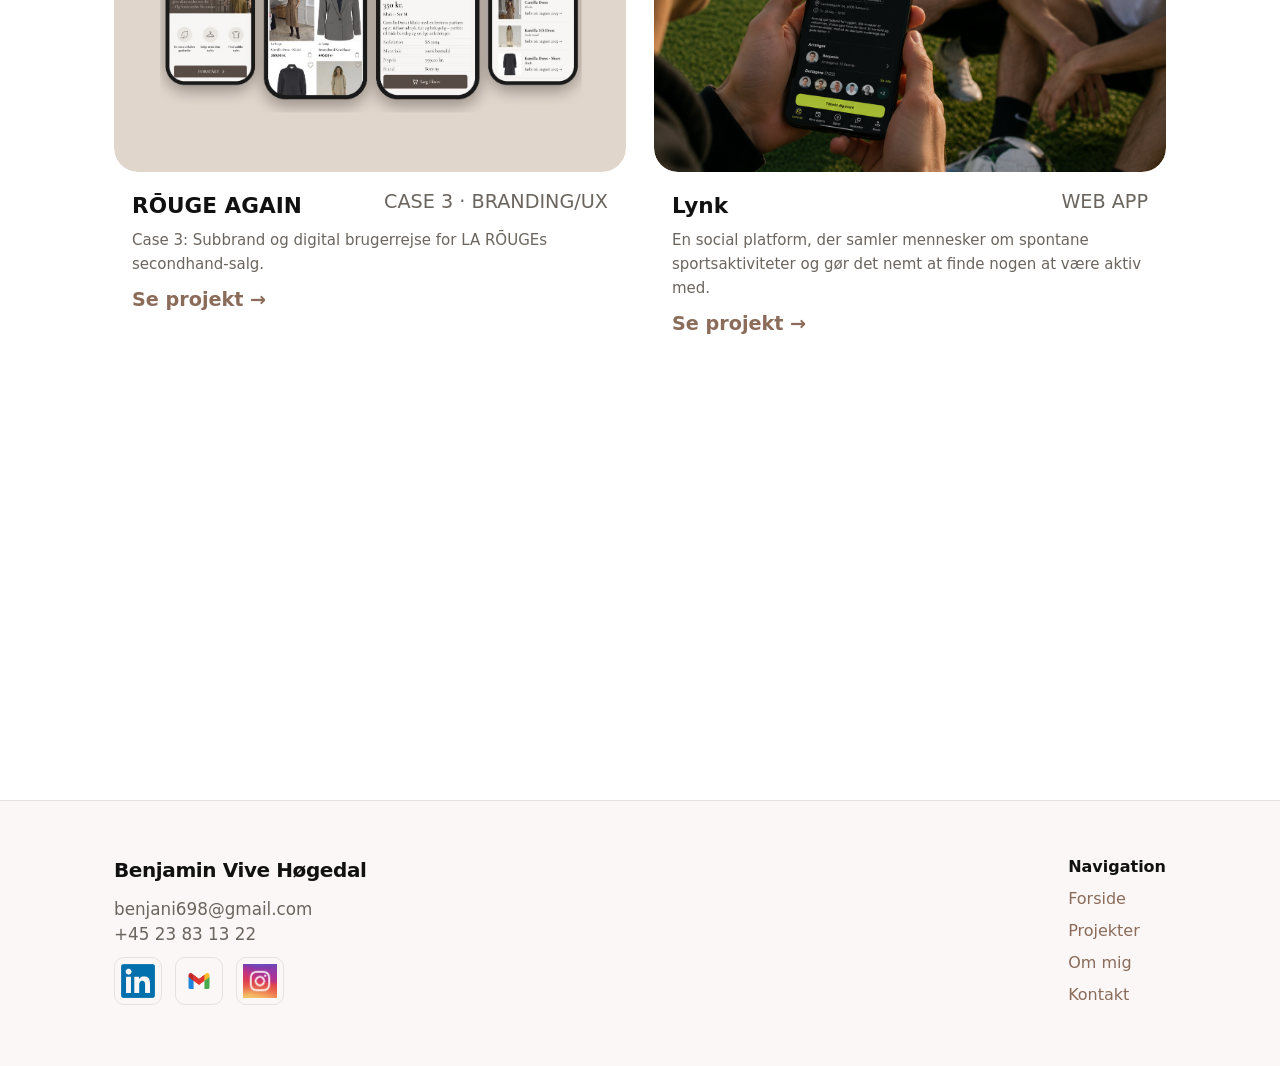
==== commit f2e329b0: "Update Mellemrum title and about photo" ====
--- a/index.html
+++ b/index.html
@@ -71,7 +71,7 @@
               </div>
               <div class="project-copy">
                 <div class="project-headline">
-                  <h4 class="project-title-featured">Mellemrum</h4>
+                  <h4 class="project-title-featured">Mellemrum.</h4>
                   <span class="project-meta">CASE 1 · PRODUCT OPTIMIZATION</span>
                 </div>
                 <p class="project-excerpt">
--- a/css/styles.css
+++ b/css/styles.css
@@ -1453,6 +1453,8 @@
 .story-gallery-photo:nth-child(4) {
   grid-column: 3 / 5;
   grid-row: 3 / 5;
+  object-fit: contain;
+  background-color: #6047c7;
 }
 .about-subtitle {
   margin: 18px 0 8px;
